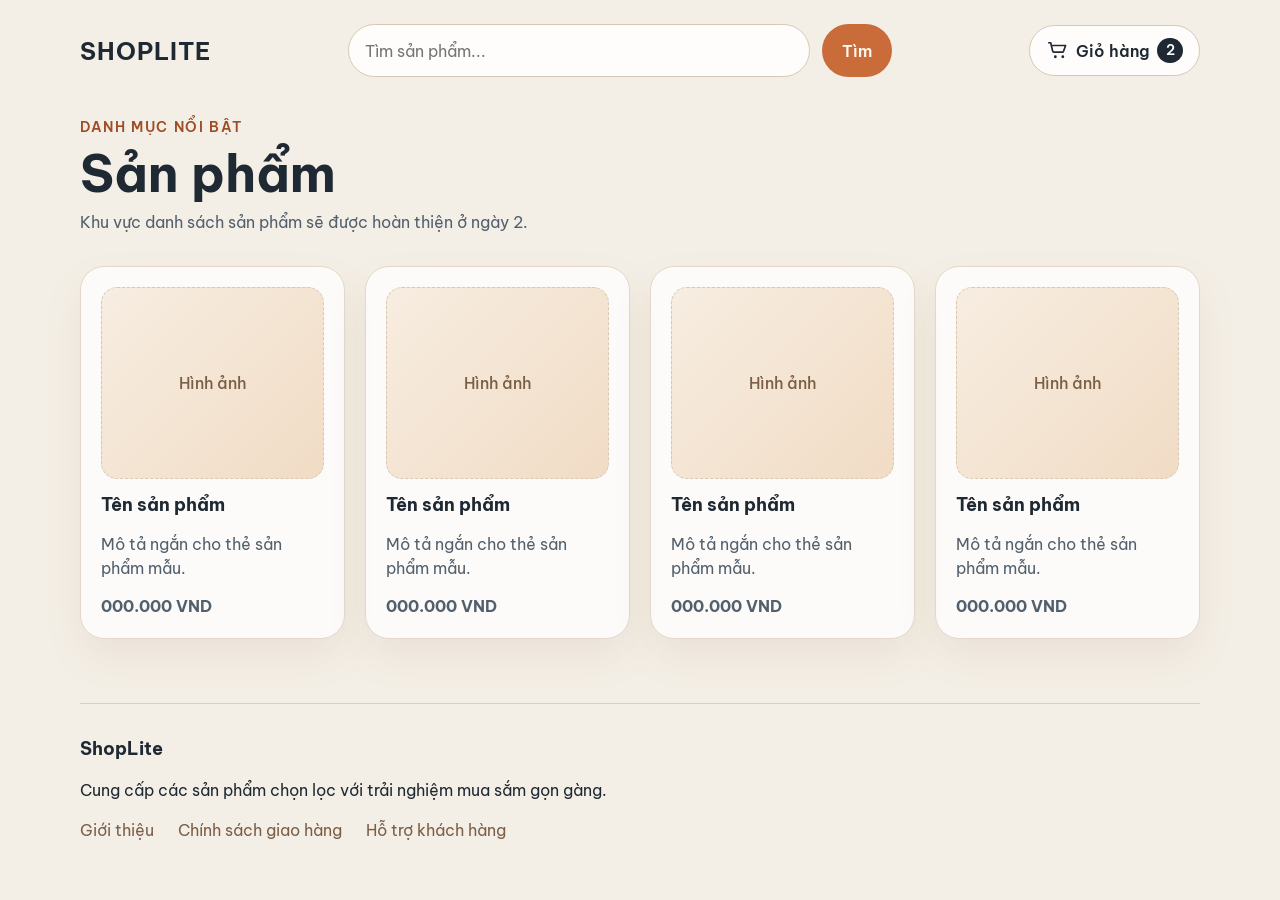
==== v1-html/index.html @ 11e5716e "v1 html" ====
<!DOCTYPE html>
<html lang="vi">
  <head>
    <meta charset="UTF-8">
    <meta name="viewport" content="width=device-width, initial-scale=1.0">
    <title>ShopLite | Danh sách sản phẩm</title>
    <link rel="stylesheet" href="./style.css">
  </head>
  <body>
    <header class="site-header">
      <a class="site-logo" href="./" aria-label="ShopLite trang chủ">ShopLite</a>

      <form class="search-form" role="search" action="#" method="get">
        <label class="visually-hidden" for="site-search">Tìm kiếm sản phẩm</label>
        <input
          id="site-search"
          name="q"
          type="search"
          placeholder="Tìm sản phẩm..."
          autocomplete="off"
        >
        <button type="button">Tìm</button>
      </form>

      <a class="cart-link" href="#" aria-label="Giỏ hàng có 2 sản phẩm">
        <svg
          class="cart-link__icon"
          viewBox="0 0 24 24"
          aria-hidden="true"
          focusable="false"
        >
          <path
            d="M3 4h2l2.2 9.2a1 1 0 0 0 1 .8h9.6a1 1 0 0 0 1-.8L21 7H7.2"
            fill="none"
            stroke="currentColor"
            stroke-linecap="round"
            stroke-linejoin="round"
            stroke-width="1.8"
          />
          <circle cx="10" cy="19" r="1.5" fill="currentColor" />
          <circle cx="18" cy="19" r="1.5" fill="currentColor" />
        </svg>
        <span>Giỏ hàng</span>
        <span class="cart-link__badge" aria-hidden="true">2</span>
      </a>
    </header>

    <main>
      <section class="product-section" aria-labelledby="product-heading">
        <header class="section-header">
          <p class="section-eyebrow">Danh mục nổi bật</p>
          <h1 id="product-heading">Sản phẩm</h1>
          <p class="section-description">
            Khu vực danh sách sản phẩm sẽ được hoàn thiện ở ngày 2.
          </p>
        </header>

        <section class="product-grid" aria-label="Danh sách sản phẩm xem trước">
          <article class="product-card">
            <p class="product-card__media" aria-hidden="true">Hình ảnh</p>
            <h2>Tên sản phẩm</h2>
            <p>Mô tả ngắn cho thẻ sản phẩm mẫu.</p>
            <p class="product-card__price">000.000 VND</p>
          </article>

          <article class="product-card">
            <p class="product-card__media" aria-hidden="true">Hình ảnh</p>
            <h2>Tên sản phẩm</h2>
            <p>Mô tả ngắn cho thẻ sản phẩm mẫu.</p>
            <p class="product-card__price">000.000 VND</p>
          </article>

          <article class="product-card">
            <p class="product-card__media" aria-hidden="true">Hình ảnh</p>
            <h2>Tên sản phẩm</h2>
            <p>Mô tả ngắn cho thẻ sản phẩm mẫu.</p>
            <p class="product-card__price">000.000 VND</p>
          </article>

          <article class="product-card">
            <p class="product-card__media" aria-hidden="true">Hình ảnh</p>
            <h2>Tên sản phẩm</h2>
            <p>Mô tả ngắn cho thẻ sản phẩm mẫu.</p>
            <p class="product-card__price">000.000 VND</p>
          </article>
        </section>
      </section>
    </main>

    <footer class="site-footer">
      <p class="site-footer__brand">ShopLite</p>
      <p>Cung cấp các sản phẩm chọn lọc với trải nghiệm mua sắm gọn gàng.</p>

      <nav aria-label="Liên kết cuối trang">
        <ul class="footer-links">
          <li><a href="#">Giới thiệu</a></li>
          <li><a href="#">Chính sách giao hàng</a></li>
          <li><a href="#">Hỗ trợ khách hàng</a></li>
        </ul>
      </nav>
    </footer>
  </body>
</html>
---- v1-html/style.css ----
@import url("https://fonts.googleapis.com/css2?family=Be+Vietnam+Pro:wght@400;500;600;700&display=swap");

*,
*::before,
*::after {
  box-sizing: border-box;
}

html,
body,
h1,
h2,
p,
ul {
  margin: 0;
}

body {
  min-height: 100vh;
  font-family: "Be Vietnam Pro", sans-serif;
  line-height: 1.5;
  background: #f4efe6;
  color: #1f2933;
}

img,
svg {
  display: block;
  max-width: 100%;
}

button,
input {
  font: inherit;
}

ul {
  padding: 0;
  list-style: none;
}

a {
  color: inherit;
  text-decoration: none;
}

button {
  cursor: pointer;
}

.visually-hidden {
  position: absolute;
  width: 1px;
  height: 1px;
  padding: 0;
  margin: -1px;
  overflow: hidden;
  clip: rect(0, 0, 0, 0);
  white-space: nowrap;
  border: 0;
}

.site-header,
main,
.site-footer {
  width: min(1120px, calc(100% - 2rem));
  margin-inline: auto;
}

.site-header {
  display: flex;
  align-items: center;
  justify-content: space-between;
  gap: 1rem;
  padding: 1.5rem 0;
}

.site-logo {
  font-size: 1.5rem;
  font-weight: 700;
  letter-spacing: 0.04em;
  text-transform: uppercase;
}

.search-form {
  flex: 1;
  display: flex;
  gap: 0.75rem;
  max-width: 34rem;
}

.search-form input {
  flex: 1;
  min-width: 0;
  padding: 0.85rem 1rem;
  border: 1px solid #d8c8b3;
  border-radius: 999px;
  background: rgba(255, 255, 255, 0.88);
}

.search-form button {
  padding: 0.85rem 1.25rem;
  border: 0;
  border-radius: 999px;
  background: #c96c3a;
  color: #fff8f1;
  font-weight: 600;
}

.cart-link {
  display: inline-flex;
  align-items: center;
  gap: 0.5rem;
  padding: 0.75rem 1rem;
  border: 1px solid #d8c8b3;
  border-radius: 999px;
  background: rgba(255, 255, 255, 0.88);
  font-weight: 600;
}

.cart-link__icon {
  width: 1.4rem;
  height: 1.4rem;
}

.cart-link__badge {
  display: inline-grid;
  place-items: center;
  min-width: 1.6rem;
  min-height: 1.6rem;
  padding: 0 0.35rem;
  border-radius: 999px;
  background: #1f2933;
  color: #fff;
  font-size: 0.85rem;
}

main {
  padding: 1rem 0 4rem;
}

.product-section {
  display: grid;
  gap: 2rem;
}

.section-header {
  display: grid;
  gap: 0.5rem;
}

.section-eyebrow {
  font-size: 0.85rem;
  font-weight: 600;
  letter-spacing: 0.12em;
  text-transform: uppercase;
  color: #9f4d24;
}

.section-header h1 {
  font-size: clamp(2rem, 4vw, 3.5rem);
  line-height: 1.1;
}

.section-description {
  max-width: 42rem;
  color: #52606d;
}

.product-grid {
  display: grid;
  grid-template-columns: repeat(auto-fit, minmax(220px, 1fr));
  gap: 1.25rem;
}

.product-card {
  display: grid;
  gap: 0.85rem;
  padding: 1.25rem;
  border: 1px solid #e3d8c9;
  border-radius: 1.5rem;
  background: rgba(255, 255, 255, 0.76);
  box-shadow: 0 18px 40px rgba(123, 79, 42, 0.08);
}

.product-card__media {
  display: grid;
  place-items: center;
  min-height: 12rem;
  border: 1px dashed #d8c8b3;
  border-radius: 1rem;
  background: linear-gradient(135deg, #f7ede1, #f1dcc5);
  color: #7b5e46;
  font-weight: 500;
}

.product-card h2 {
  font-size: 1.1rem;
}

.product-card p:not(.product-card__media) {
  color: #52606d;
}

.product-card__price {
  font-weight: 700;
  color: #1f2933;
}

.site-footer {
  display: grid;
  gap: 1rem;
  padding: 2rem 0 3rem;
  border-top: 1px solid #ddcfbd;
}

.site-footer__brand {
  font-size: 1.1rem;
  font-weight: 700;
}

.footer-links {
  display: flex;
  flex-wrap: wrap;
  gap: 1rem 1.5rem;
}

.footer-links a {
  color: #7b5e46;
}

@media (max-width: 720px) {
  .site-header {
    flex-direction: column;
    align-items: stretch;
  }

  .search-form {
    max-width: none;
  }

  .cart-link {
    justify-content: center;
  }
}
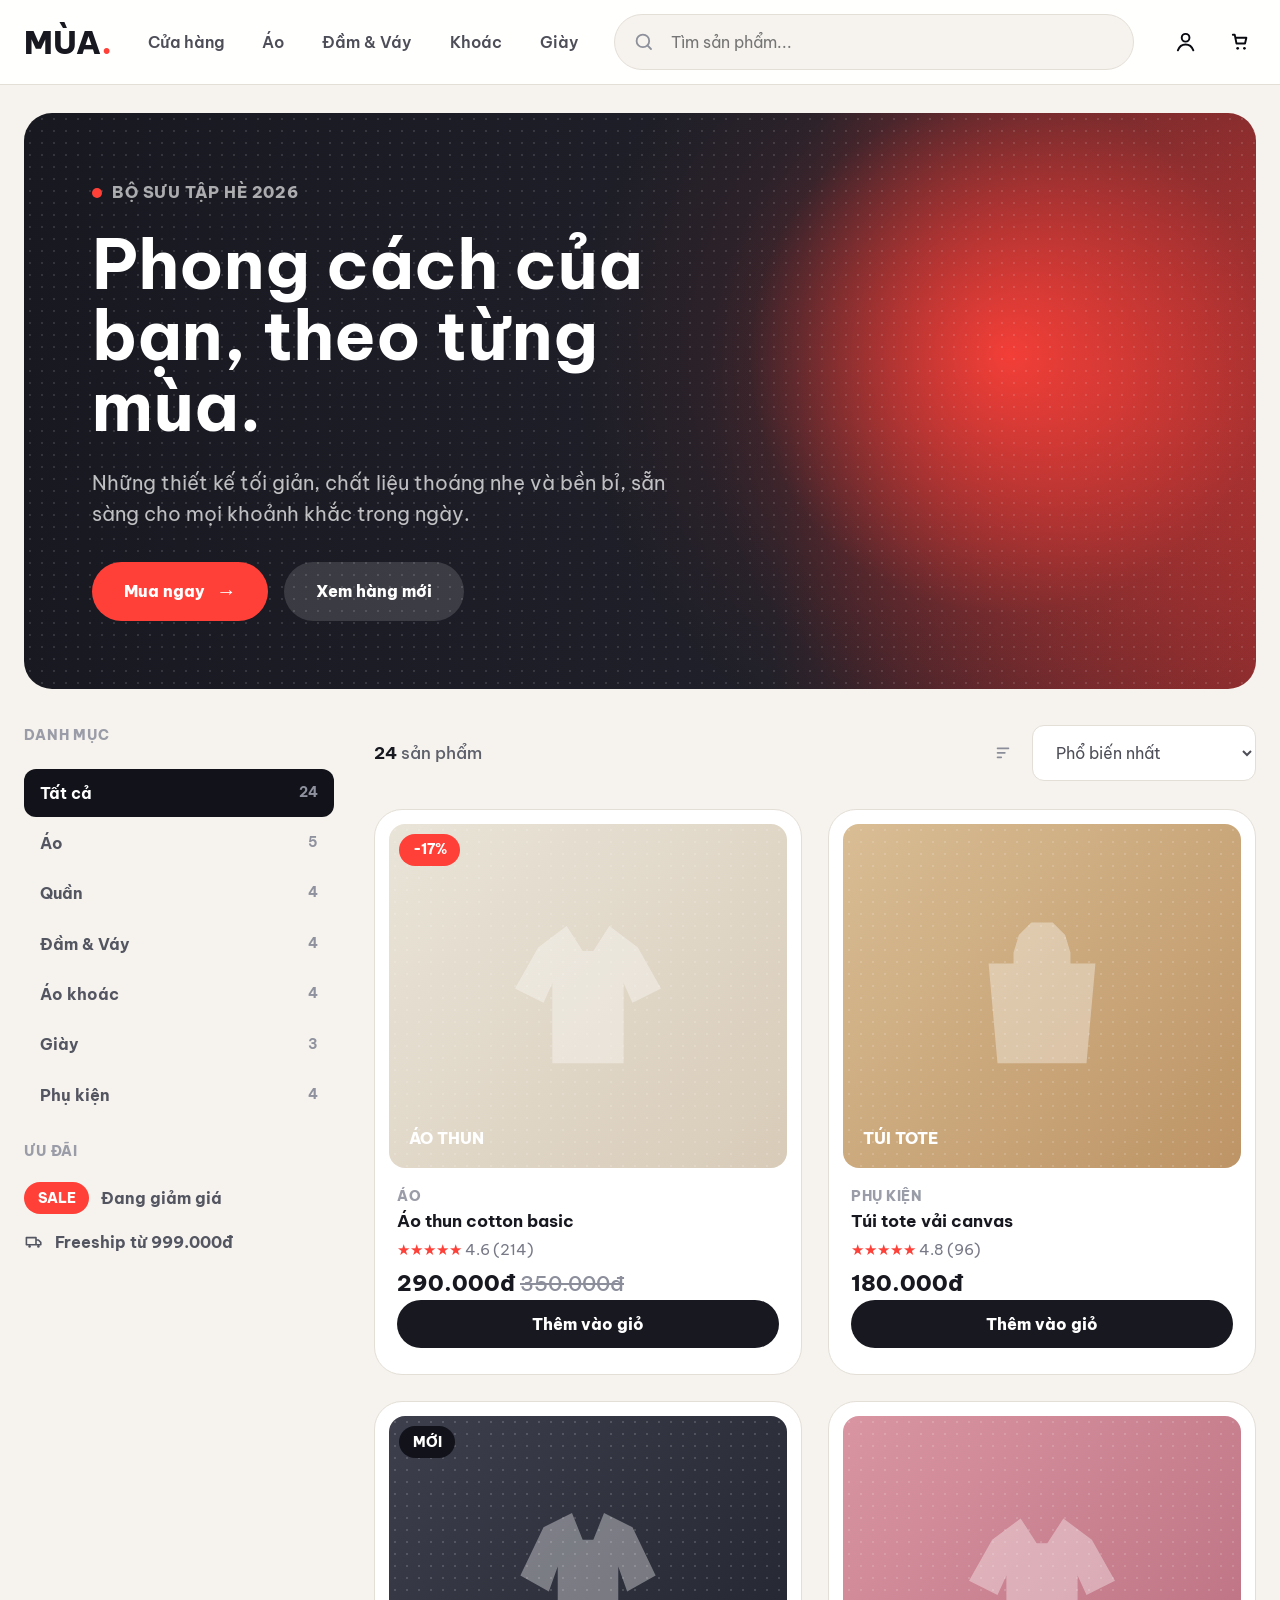
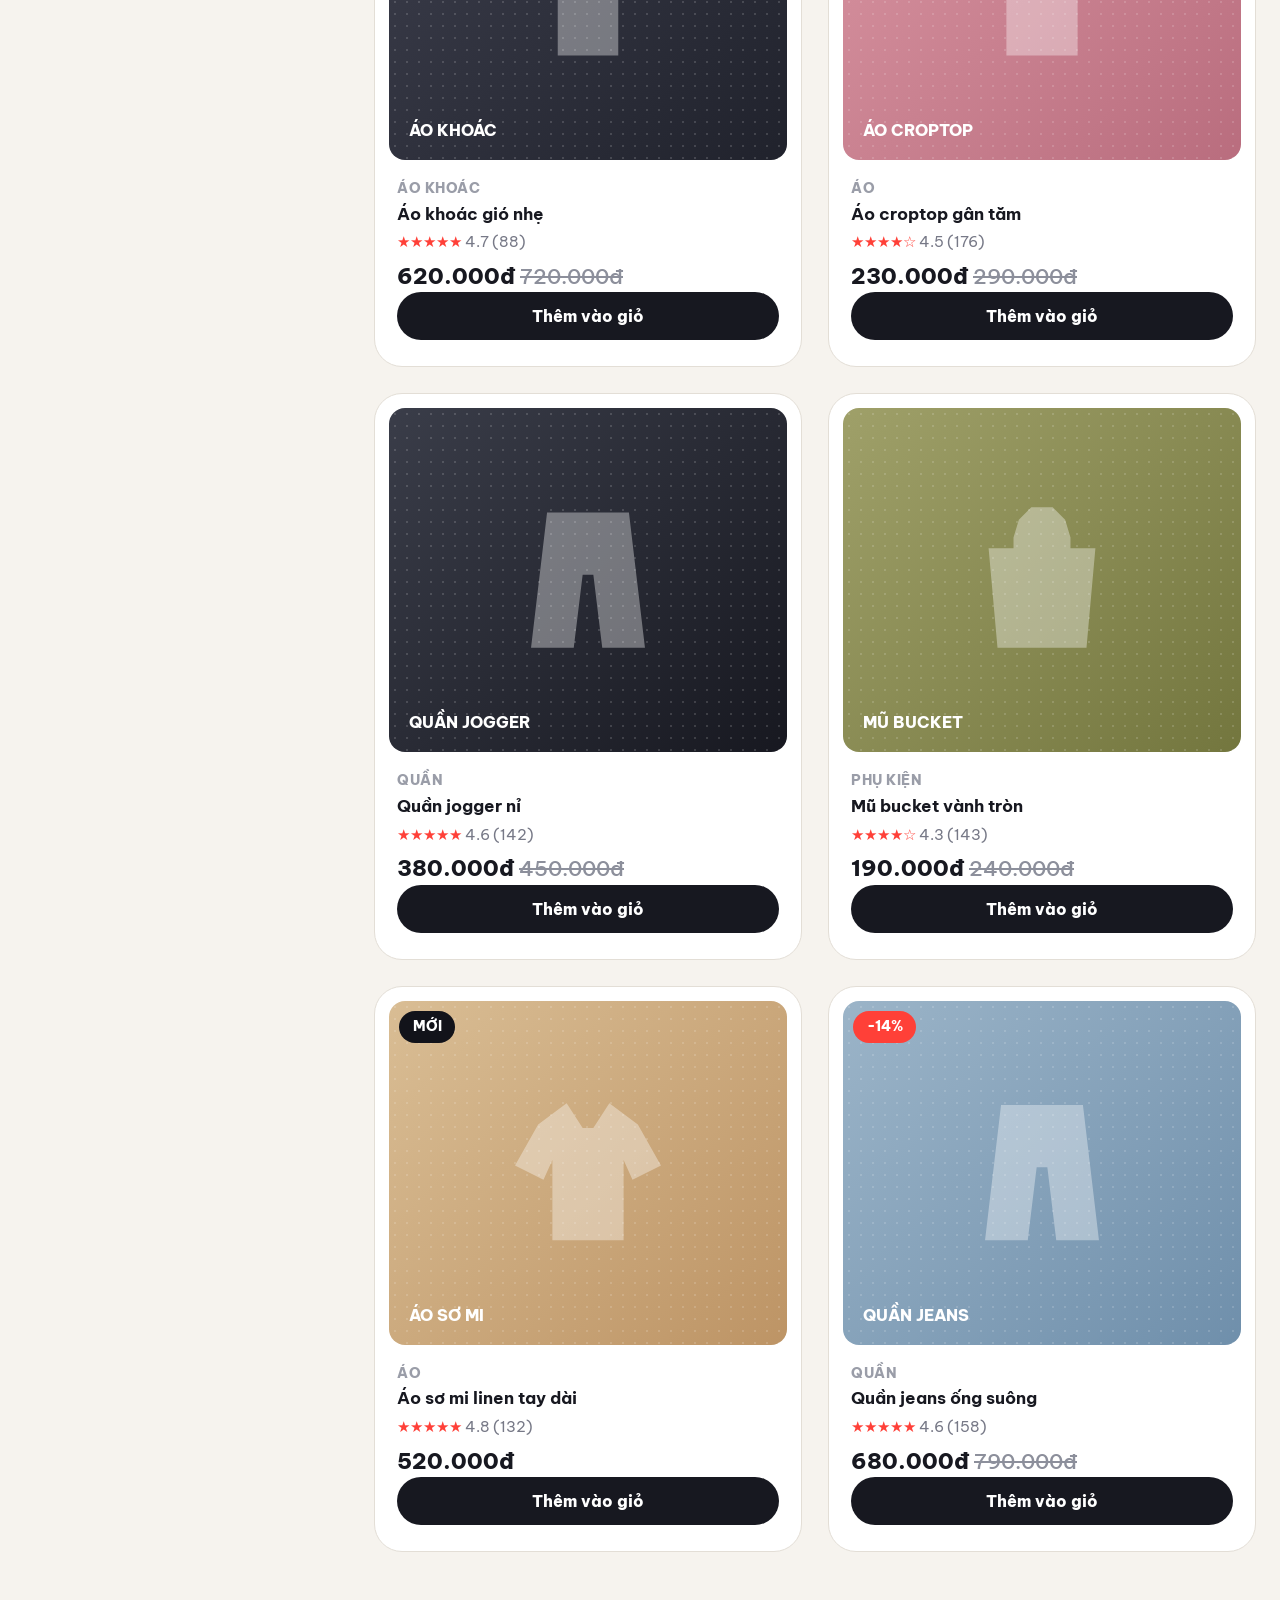
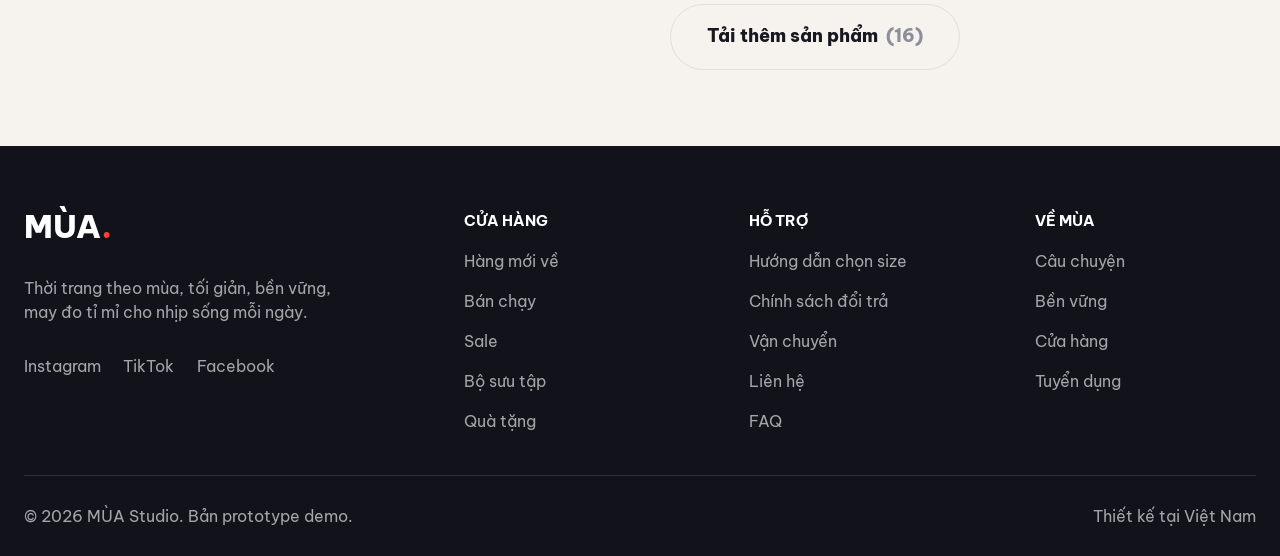
==== commit 80840c57: "v1 flex" ====
--- a/v1-html/index.html
+++ b/v1-html/index.html
@@ -3,101 +3,279 @@
   <head>
     <meta charset="UTF-8">
     <meta name="viewport" content="width=device-width, initial-scale=1.0">
-    <title>ShopLite | Danh sách sản phẩm</title>
+    <title>MÙA | Cửa hàng thời trang</title>
     <link rel="stylesheet" href="./style.css">
   </head>
   <body>
     <header class="site-header">
-      <a class="site-logo" href="./" aria-label="ShopLite trang chủ">ShopLite</a>
-
-      <form class="search-form" role="search" action="#" method="get">
-        <label class="visually-hidden" for="site-search">Tìm kiếm sản phẩm</label>
-        <input
-          id="site-search"
-          name="q"
-          type="search"
-          placeholder="Tìm sản phẩm..."
-          autocomplete="off"
-        >
-        <button type="button">Tìm</button>
-      </form>
-
-      <a class="cart-link" href="#" aria-label="Giỏ hàng có 2 sản phẩm">
-        <svg
-          class="cart-link__icon"
-          viewBox="0 0 24 24"
-          aria-hidden="true"
-          focusable="false"
-        >
-          <path
-            d="M3 4h2l2.2 9.2a1 1 0 0 0 1 .8h9.6a1 1 0 0 0 1-.8L21 7H7.2"
-            fill="none"
-            stroke="currentColor"
-            stroke-linecap="round"
-            stroke-linejoin="round"
-            stroke-width="1.8"
-          />
-          <circle cx="10" cy="19" r="1.5" fill="currentColor" />
-          <circle cx="18" cy="19" r="1.5" fill="currentColor" />
-        </svg>
-        <span>Giỏ hàng</span>
-        <span class="cart-link__badge" aria-hidden="true">2</span>
-      </a>
+      <div class="header-inner">
+        <a class="site-logo" href="./index.html" aria-label="MÙA trang chủ">MÙA<span>.</span></a>
+
+        <nav class="main-nav" aria-label="Danh mục chính">
+          <a href="./index.html">Cửa hàng</a>
+          <a href="#products">Áo</a>
+          <a href="#products">Đầm & Váy</a>
+          <a href="#products">Khoác</a>
+          <a href="#products">Giày</a>
+        </nav>
+
+        <form class="search-form" role="search" action="#" method="get">
+          <label class="visually-hidden" for="site-search">Tìm kiếm sản phẩm</label>
+          <svg viewBox="0 0 24 24" aria-hidden="true" focusable="false">
+            <circle cx="11" cy="11" r="7" fill="none" stroke="currentColor" stroke-width="2" />
+            <path d="m16 16 4 4" fill="none" stroke="currentColor" stroke-linecap="round" stroke-width="2" />
+          </svg>
+          <input
+            id="site-search"
+            name="q"
+            type="search"
+            placeholder="Tìm sản phẩm..."
+            autocomplete="off"
+          >
+        </form>
+
+        <div class="header-actions" aria-label="Tài khoản và giỏ hàng">
+          <a class="icon-link" href="#" aria-label="Tài khoản">
+            <svg viewBox="0 0 24 24" aria-hidden="true" focusable="false">
+              <circle cx="12" cy="8" r="4" fill="none" stroke="currentColor" stroke-width="2" />
+              <path d="M4 21c1.6-4.2 4.2-6 8-6s6.4 1.8 8 6" fill="none" stroke="currentColor" stroke-linecap="round" stroke-width="2" />
+            </svg>
+          </a>
+          <a class="icon-link" href="#" aria-label="Giỏ hàng">
+            <svg viewBox="0 0 24 24" aria-hidden="true" focusable="false">
+              <path d="M5 5h2l1.8 9h8.8l1.4-6H8" fill="none" stroke="currentColor" stroke-linecap="round" stroke-linejoin="round" stroke-width="2" />
+              <circle cx="10" cy="19" r="1.4" fill="currentColor" />
+              <circle cx="17" cy="19" r="1.4" fill="currentColor" />
+            </svg>
+          </a>
+        </div>
+      </div>
     </header>
 
     <main>
-      <section class="product-section" aria-labelledby="product-heading">
-        <header class="section-header">
-          <p class="section-eyebrow">Danh mục nổi bật</p>
-          <h1 id="product-heading">Sản phẩm</h1>
-          <p class="section-description">
-            Khu vực danh sách sản phẩm sẽ được hoàn thiện ở ngày 2.
+      <section class="hero" aria-labelledby="hero-heading">
+        <div class="hero-content">
+          <p class="hero-kicker"><span></span>Bộ sưu tập hè 2026</p>
+          <h1 id="hero-heading">Phong cách của bạn, theo từng mùa.</h1>
+          <p>
+            Những thiết kế tối giản, chất liệu thoáng nhẹ và bền bỉ, sẵn sàng cho mọi
+            khoảnh khắc trong ngày.
           </p>
-        </header>
-
-        <section class="product-grid" aria-label="Danh sách sản phẩm xem trước">
-          <article class="product-card">
-            <p class="product-card__media" aria-hidden="true">Hình ảnh</p>
-            <h2>Tên sản phẩm</h2>
-            <p>Mô tả ngắn cho thẻ sản phẩm mẫu.</p>
-            <p class="product-card__price">000.000 VND</p>
-          </article>
-
-          <article class="product-card">
-            <p class="product-card__media" aria-hidden="true">Hình ảnh</p>
-            <h2>Tên sản phẩm</h2>
-            <p>Mô tả ngắn cho thẻ sản phẩm mẫu.</p>
-            <p class="product-card__price">000.000 VND</p>
-          </article>
-
-          <article class="product-card">
-            <p class="product-card__media" aria-hidden="true">Hình ảnh</p>
-            <h2>Tên sản phẩm</h2>
-            <p>Mô tả ngắn cho thẻ sản phẩm mẫu.</p>
-            <p class="product-card__price">000.000 VND</p>
-          </article>
-
-          <article class="product-card">
-            <p class="product-card__media" aria-hidden="true">Hình ảnh</p>
-            <h2>Tên sản phẩm</h2>
-            <p>Mô tả ngắn cho thẻ sản phẩm mẫu.</p>
-            <p class="product-card__price">000.000 VND</p>
-          </article>
-        </section>
+          <div class="hero-actions">
+            <a class="button button-primary" href="#products">Mua ngay</a>
+            <a class="button button-muted" href="#products">Xem hàng mới</a>
+          </div>
+        </div>
+      </section>
+
+      <section class="shop-layout" id="products" aria-labelledby="product-heading">
+        <aside class="shop-sidebar" aria-label="Bộ lọc sản phẩm">
+          <h2>Danh mục</h2>
+          <ul class="category-list">
+            <li><a class="is-active" href="#products"><span>Tất cả</span><strong>24</strong></a></li>
+            <li><a href="#products"><span>Áo</span><strong>5</strong></a></li>
+            <li><a href="#products"><span>Quần</span><strong>4</strong></a></li>
+            <li><a href="#products"><span>Đầm & Váy</span><strong>4</strong></a></li>
+            <li><a href="#products"><span>Áo khoác</span><strong>4</strong></a></li>
+            <li><a href="#products"><span>Giày</span><strong>3</strong></a></li>
+            <li><a href="#products"><span>Phụ kiện</span><strong>4</strong></a></li>
+          </ul>
+
+          <h2>Ưu đãi</h2>
+          <ul class="promo-list">
+            <li><span class="sale-pill">Sale</span>Đang giảm giá</li>
+            <li>
+              <svg viewBox="0 0 24 24" aria-hidden="true" focusable="false">
+                <path d="M3 7h12v9H3zM15 10h3l3 3v3h-6z" fill="none" stroke="currentColor" stroke-linejoin="round" stroke-width="2" />
+                <circle cx="7" cy="18" r="1.6" fill="currentColor" />
+                <circle cx="18" cy="18" r="1.6" fill="currentColor" />
+              </svg>
+              Freeship từ 999.000đ
+            </li>
+          </ul>
+        </aside>
+
+        <div class="product-area">
+          <div class="product-toolbar">
+            <h2 id="product-heading"><strong>24</strong> sản phẩm</h2>
+            <div class="sort-control">
+              <svg viewBox="0 0 24 24" aria-hidden="true" focusable="false">
+                <path d="M4 7h12M4 12h8M4 17h4" fill="none" stroke="currentColor" stroke-linecap="round" stroke-width="2" />
+              </svg>
+              <select aria-label="Sắp xếp sản phẩm">
+                <option>Phổ biến nhất</option>
+                <option>Hàng mới về</option>
+                <option>Giá thấp đến cao</option>
+              </select>
+            </div>
+          </div>
+
+          <section class="product-grid" aria-label="Danh sách sản phẩm">
+            <article class="product-card product-card--cream">
+              <a class="product-card__media" href="./product.html" aria-label="Xem chi tiết Áo thun cotton basic">
+                <span class="badge">-17%</span>
+                <span class="product-icon product-icon--shirt"></span>
+                <strong>Áo thun</strong>
+              </a>
+              <div class="product-card__body">
+                <p class="product-card__category">Áo</p>
+                <h3><a href="./product.html">Áo thun cotton basic</a></h3>
+                <p class="rating" aria-label="Đánh giá 4.6 trên 5">★★★★★ <span>4.6 (214)</span></p>
+                <p class="product-card__price">290.000đ <del>350.000đ</del></p>
+                <button class="product-card__button" type="button">Thêm vào giỏ</button>
+              </div>
+            </article>
+
+            <article class="product-card product-card--gold">
+              <a class="product-card__media" href="./product.html" aria-label="Xem chi tiết Túi tote vải canvas">
+                <span class="product-icon product-icon--bag"></span>
+                <strong>Túi tote</strong>
+              </a>
+              <div class="product-card__body">
+                <p class="product-card__category">Phụ kiện</p>
+                <h3><a href="./product.html">Túi tote vải canvas</a></h3>
+                <p class="rating" aria-label="Đánh giá 4.8 trên 5">★★★★★ <span>4.8 (96)</span></p>
+                <p class="product-card__price">180.000đ</p>
+                <button class="product-card__button" type="button">Thêm vào giỏ</button>
+              </div>
+            </article>
+
+            <article class="product-card product-card--charcoal">
+              <a class="product-card__media" href="./product.html" aria-label="Xem chi tiết Áo khoác gió nhẹ">
+                <span class="badge badge-dark">Mới</span>
+                <span class="product-icon product-icon--jacket"></span>
+                <strong>Áo khoác</strong>
+              </a>
+              <div class="product-card__body">
+                <p class="product-card__category">Áo khoác</p>
+                <h3><a href="./product.html">Áo khoác gió nhẹ</a></h3>
+                <p class="rating" aria-label="Đánh giá 4.7 trên 5">★★★★★ <span>4.7 (88)</span></p>
+                <p class="product-card__price">620.000đ <del>720.000đ</del></p>
+                <button class="product-card__button" type="button">Thêm vào giỏ</button>
+              </div>
+            </article>
+
+            <article class="product-card product-card--rose">
+              <a class="product-card__media" href="./product.html" aria-label="Xem chi tiết Áo croptop gân tăm">
+                <span class="product-icon product-icon--shirt"></span>
+                <strong>Áo croptop</strong>
+              </a>
+              <div class="product-card__body">
+                <p class="product-card__category">Áo</p>
+                <h3><a href="./product.html">Áo croptop gân tăm</a></h3>
+                <p class="rating" aria-label="Đánh giá 4.5 trên 5">★★★★☆ <span>4.5 (176)</span></p>
+                <p class="product-card__price">230.000đ <del>290.000đ</del></p>
+                <button class="product-card__button" type="button">Thêm vào giỏ</button>
+              </div>
+            </article>
+
+            <article class="product-card product-card--ink">
+              <a class="product-card__media" href="./product.html" aria-label="Xem chi tiết Quần jogger nỉ">
+                <span class="product-icon product-icon--pants"></span>
+                <strong>Quần jogger</strong>
+              </a>
+              <div class="product-card__body">
+                <p class="product-card__category">Quần</p>
+                <h3><a href="./product.html">Quần jogger nỉ</a></h3>
+                <p class="rating" aria-label="Đánh giá 4.6 trên 5">★★★★★ <span>4.6 (142)</span></p>
+                <p class="product-card__price">380.000đ <del>450.000đ</del></p>
+                <button class="product-card__button" type="button">Thêm vào giỏ</button>
+              </div>
+            </article>
+
+            <article class="product-card product-card--olive">
+              <a class="product-card__media" href="./product.html" aria-label="Xem chi tiết Mũ bucket vành tròn">
+                <span class="product-icon product-icon--bag"></span>
+                <strong>Mũ bucket</strong>
+              </a>
+              <div class="product-card__body">
+                <p class="product-card__category">Phụ kiện</p>
+                <h3><a href="./product.html">Mũ bucket vành tròn</a></h3>
+                <p class="rating" aria-label="Đánh giá 4.3 trên 5">★★★★☆ <span>4.3 (143)</span></p>
+                <p class="product-card__price">190.000đ <del>240.000đ</del></p>
+                <button class="product-card__button" type="button">Thêm vào giỏ</button>
+              </div>
+            </article>
+
+            <article class="product-card product-card--gold">
+              <a class="product-card__media" href="./product.html" aria-label="Xem chi tiết Áo sơ mi linen tay dài">
+                <span class="badge badge-dark">Mới</span>
+                <span class="product-icon product-icon--shirt"></span>
+                <strong>Áo sơ mi</strong>
+              </a>
+              <div class="product-card__body">
+                <p class="product-card__category">Áo</p>
+                <h3><a href="./product.html">Áo sơ mi linen tay dài</a></h3>
+                <p class="rating" aria-label="Đánh giá 4.8 trên 5">★★★★★ <span>4.8 (132)</span></p>
+                <p class="product-card__price">520.000đ</p>
+                <button class="product-card__button" type="button">Thêm vào giỏ</button>
+              </div>
+            </article>
+
+            <article class="product-card product-card--sky">
+              <a class="product-card__media" href="./product.html" aria-label="Xem chi tiết Quần jeans ống suông">
+                <span class="badge">-14%</span>
+                <span class="product-icon product-icon--pants"></span>
+                <strong>Quần jeans</strong>
+              </a>
+              <div class="product-card__body">
+                <p class="product-card__category">Quần</p>
+                <h3><a href="./product.html">Quần jeans ống suông</a></h3>
+                <p class="rating" aria-label="Đánh giá 4.6 trên 5">★★★★★ <span>4.6 (158)</span></p>
+                <p class="product-card__price">680.000đ <del>790.000đ</del></p>
+                <button class="product-card__button" type="button">Thêm vào giỏ</button>
+              </div>
+            </article>
+          </section>
+
+          <button class="load-more" type="button">Tải thêm sản phẩm <span>(16)</span></button>
+        </div>
       </section>
     </main>
 
     <footer class="site-footer">
-      <p class="site-footer__brand">ShopLite</p>
-      <p>Cung cấp các sản phẩm chọn lọc với trải nghiệm mua sắm gọn gàng.</p>
-
-      <nav aria-label="Liên kết cuối trang">
-        <ul class="footer-links">
-          <li><a href="#">Giới thiệu</a></li>
-          <li><a href="#">Chính sách giao hàng</a></li>
-          <li><a href="#">Hỗ trợ khách hàng</a></li>
-        </ul>
-      </nav>
+      <div class="footer-grid">
+        <div>
+          <a class="site-logo site-logo--footer" href="./index.html">MÙA<span>.</span></a>
+          <p>Thời trang theo mùa, tối giản, bền vững, may đo tỉ mỉ cho nhịp sống mỗi ngày.</p>
+          <div class="social-links">
+            <a href="#">Instagram</a>
+            <a href="#">TikTok</a>
+            <a href="#">Facebook</a>
+          </div>
+        </div>
+
+        <nav aria-label="Cửa hàng">
+          <h2>Cửa hàng</h2>
+          <a href="#">Hàng mới về</a>
+          <a href="#">Bán chạy</a>
+          <a href="#">Sale</a>
+          <a href="#">Bộ sưu tập</a>
+          <a href="#">Quà tặng</a>
+        </nav>
+
+        <nav aria-label="Hỗ trợ">
+          <h2>Hỗ trợ</h2>
+          <a href="#">Hướng dẫn chọn size</a>
+          <a href="#">Chính sách đổi trả</a>
+          <a href="#">Vận chuyển</a>
+          <a href="#">Liên hệ</a>
+          <a href="#">FAQ</a>
+        </nav>
+
+        <nav aria-label="Về MÙA">
+          <h2>Về MÙA</h2>
+          <a href="#">Câu chuyện</a>
+          <a href="#">Bền vững</a>
+          <a href="#">Cửa hàng</a>
+          <a href="#">Tuyển dụng</a>
+        </nav>
+      </div>
+
+      <div class="footer-bottom">
+        <p>© 2026 MÙA Studio. Bản prototype demo.</p>
+        <p>Thiết kế tại Việt Nam</p>
+      </div>
     </footer>
   </body>
 </html>
--- a/v1-html/style.css
+++ b/v1-html/style.css
@@ -1,4 +1,16 @@
-@import url("https://fonts.googleapis.com/css2?family=Be+Vietnam+Pro:wght@400;500;600;700&display=swap");
+@import url("https://fonts.googleapis.com/css2?family=Be+Vietnam+Pro:wght@400;500;600;700;800&display=swap");
+
+:root {
+  --bg: #f6f3ee;
+  --surface: #ffffff;
+  --surface-soft: #f1eee8;
+  --ink: #171820;
+  --muted: #777987;
+  --line: #e3ded6;
+  --red: #ff4038;
+  --green: #118246;
+  --footer: #12131a;
+}
 
 *,
 *::before,
@@ -6,10 +18,15 @@
   box-sizing: border-box;
 }
 
+html {
+  scroll-behavior: smooth;
+}
+
 html,
 body,
 h1,
 h2,
+h3,
 p,
 ul {
   margin: 0;
@@ -19,33 +36,34 @@
   min-height: 100vh;
   font-family: "Be Vietnam Pro", sans-serif;
   line-height: 1.5;
-  background: #f4efe6;
-  color: #1f2933;
-}
-
-img,
+  background: var(--bg);
+  color: var(--ink);
+}
+
+button,
+input,
+select {
+  font: inherit;
+}
+
+button,
+select {
+  cursor: pointer;
+}
+
+ul {
+  padding: 0;
+  list-style: none;
+}
+
+a {
+  color: inherit;
+  text-decoration: none;
+}
+
 svg {
   display: block;
   max-width: 100%;
-}
-
-button,
-input {
-  font: inherit;
-}
-
-ul {
-  padding: 0;
-  list-style: none;
-}
-
-a {
-  color: inherit;
-  text-decoration: none;
-}
-
-button {
-  cursor: pointer;
 }
 
 .visually-hidden {
@@ -60,186 +78,940 @@
   border: 0;
 }
 
-.site-header,
+.site-header {
+  position: sticky;
+  top: 0;
+  z-index: 20;
+  border-bottom: 1px solid var(--line);
+  background: rgba(255, 255, 255, 0.94);
+  backdrop-filter: blur(14px);
+}
+
+.header-inner,
 main,
-.site-footer {
-  width: min(1120px, calc(100% - 2rem));
+.footer-grid,
+.footer-bottom {
+  width: min(1536px, calc(100% - 3rem));
   margin-inline: auto;
 }
 
-.site-header {
+.header-inner {
+  display: grid;
+  grid-template-columns: auto auto minmax(260px, 520px) auto;
+  align-items: center;
+  gap: 2rem;
+  min-height: 84px;
+}
+
+.site-logo {
+  color: var(--ink);
+  font-size: 2rem;
+  font-weight: 800;
+  line-height: 1;
+  letter-spacing: 0;
+}
+
+.site-logo span {
+  color: var(--red);
+}
+
+.main-nav {
+  display: flex;
+  align-items: center;
+  gap: 2.4rem;
+  color: #4d4e58;
+  font-weight: 600;
+  white-space: nowrap;
+}
+
+.main-nav a:hover,
+.main-nav a:focus-visible {
+  color: var(--red);
+}
+
+.search-form {
+  display: flex;
+  align-items: center;
+  gap: 0.9rem;
+  min-height: 56px;
+  padding: 0 1.15rem;
+  border: 1px solid var(--line);
+  border-radius: 999px;
+  background: var(--bg);
+  color: #8d909b;
+}
+
+.search-form svg {
+  width: 1.35rem;
+  height: 1.35rem;
+  flex: 0 0 auto;
+}
+
+.search-form input {
+  width: 100%;
+  min-width: 0;
+  border: 0;
+  outline: 0;
+  background: transparent;
+  color: var(--ink);
+}
+
+.header-actions {
+  display: flex;
+  justify-content: flex-end;
+  gap: 1.4rem;
+}
+
+.icon-link {
+  display: grid;
+  place-items: center;
+  width: 2rem;
+  height: 2rem;
+  color: #080a10;
+}
+
+.icon-link svg {
+  width: 1.45rem;
+  height: 1.45rem;
+}
+
+main {
+  padding: 28px 0 76px;
+}
+
+.hero {
+  --hero-glow: radial-gradient(circle at 80% 42%, rgba(255, 64, 56, 0.9), rgba(255, 64, 56, 0.08) 25%, transparent 42%);
+  min-height: 568px;
+  padding: 68px;
+  border-radius: 28px;
+  background:
+    radial-gradient(circle, rgba(255, 255, 255, 0.12) 1px, transparent 1.2px) 0 0 / 12px 12px,
+    var(--hero-glow),
+    radial-gradient(circle at 88% 48%, rgba(255, 64, 56, 0.42), transparent 36%),
+    linear-gradient(95deg, #171820 0%, #1f2029 62%, #842b2d 100%);
+  color: #fff;
+  overflow: hidden;
+}
+
+.hero-content {
+  max-width: 590px;
+}
+
+.hero-kicker {
+  display: flex;
+  align-items: center;
+  gap: 0.6rem;
+  color: rgba(255, 255, 255, 0.64);
+  font-size: 0.98rem;
+  font-weight: 800;
+  letter-spacing: 0.04em;
+  text-transform: uppercase;
+}
+
+.hero-kicker span {
+  width: 0.65rem;
+  height: 0.65rem;
+  border-radius: 999px;
+  background: var(--red);
+}
+
+.hero h1 {
+  max-width: 560px;
+  margin-top: 1.5rem;
+  font-size: 4.25rem;
+  line-height: 1.05;
+  letter-spacing: 0;
+}
+
+.hero p:not(.hero-kicker) {
+  margin-top: 1.6rem;
+  color: rgba(255, 255, 255, 0.72);
+  font-size: 1.28rem;
+}
+
+.hero-actions {
+  display: flex;
+  flex-wrap: wrap;
+  gap: 1rem;
+  margin-top: 2rem;
+}
+
+.button {
+  display: inline-flex;
+  align-items: center;
+  justify-content: center;
+  gap: 0.7rem;
+  min-height: 58px;
+  padding: 0.9rem 2rem;
+  border: 0;
+  border-radius: 999px;
+  font-weight: 800;
+}
+
+.button-primary {
+  background: var(--red);
+  color: #fff;
+}
+
+.button-primary::after {
+  content: "→";
+  font-size: 1.25rem;
+}
+
+.button-muted {
+  background: rgba(255, 255, 255, 0.14);
+  color: #fff;
+}
+
+.shop-layout {
+  display: grid;
+  grid-template-columns: 310px minmax(0, 1fr);
+  gap: 40px;
+  margin-top: 36px;
+}
+
+.shop-sidebar {
+  position: sticky;
+  top: 112px;
+  align-self: start;
+  display: grid;
+  gap: 1.4rem;
+}
+
+.shop-sidebar h2 {
+  color: #9a9da8;
+  font-size: 0.9rem;
+  font-weight: 800;
+  letter-spacing: 0.06em;
+  text-transform: uppercase;
+}
+
+.category-list {
+  display: grid;
+  gap: 0.15rem;
+}
+
+.category-list a {
+  display: flex;
+  align-items: center;
+  justify-content: space-between;
+  min-height: 48px;
+  padding: 0 1rem;
+  border-radius: 12px;
+  color: #535561;
+  font-weight: 700;
+}
+
+.category-list a.is-active {
+  background: #12131a;
+  color: #fff;
+}
+
+.category-list strong {
+  color: #8f929e;
+  font-size: 0.9rem;
+}
+
+.promo-list {
+  display: grid;
+  gap: 1rem;
+  margin-top: -0.2rem;
+  color: #535561;
+  font-weight: 700;
+}
+
+.promo-list li {
+  display: flex;
+  align-items: center;
+  gap: 0.75rem;
+}
+
+.promo-list svg {
+  width: 1.2rem;
+  height: 1.2rem;
+}
+
+.sale-pill,
+.badge {
+  display: inline-flex;
+  align-items: center;
+  justify-content: center;
+  min-height: 32px;
+  padding: 0 0.85rem;
+  border-radius: 999px;
+  background: var(--red);
+  color: #fff;
+  font-size: 0.86rem;
+  font-weight: 800;
+  text-transform: uppercase;
+}
+
+.product-toolbar {
   display: flex;
   align-items: center;
   justify-content: space-between;
   gap: 1rem;
-  padding: 1.5rem 0;
-}
-
-.site-logo {
-  font-size: 1.5rem;
-  font-weight: 700;
+  margin-bottom: 28px;
+}
+
+.product-toolbar h2 {
+  color: #5e606b;
+  font-size: 1.05rem;
+  font-weight: 500;
+}
+
+.product-toolbar strong {
+  color: var(--ink);
+}
+
+.sort-control {
+  display: flex;
+  align-items: center;
+  gap: 1rem;
+  color: #8b8e99;
+}
+
+.sort-control svg {
+  width: 1.35rem;
+  height: 1.35rem;
+}
+
+.sort-control select {
+  min-height: 56px;
+  padding: 0 3rem 0 1.2rem;
+  border: 1px solid var(--line);
+  border-radius: 12px;
+  background: var(--surface);
+  color: #4d4e58;
+}
+
+.product-grid {
+  display: grid;
+  grid-template-columns: repeat(auto-fill, minmax(280px, 1fr));
+  gap: 26px;
+}
+
+.product-card {
+  display: flex;
+  flex-direction: column;
+  height: 100%;
+  min-width: 0;
+  border: 1px solid var(--line);
+  border-radius: 28px;
+  background: var(--surface);
+  overflow: hidden;
+}
+
+.product-card__media {
+  position: relative;
+  display: grid;
+  place-items: center;
+  min-height: 344px;
+  margin: 14px;
+  border-radius: 16px;
+  background:
+    radial-gradient(circle, rgba(255, 255, 255, 0.15) 1px, transparent 1.2px) 0 0 / 12px 12px,
+    linear-gradient(135deg, var(--card-a), var(--card-b));
+  color: rgba(255, 255, 255, 0.72);
+}
+
+.product-card__media .badge {
+  position: absolute;
+  top: 10px;
+  left: 10px;
+  z-index: 1;
+}
+
+.badge-dark {
+  background: #12131a;
+}
+
+.product-card__media strong {
+  position: absolute;
+  left: 20px;
+  bottom: 18px;
+  color: #fff;
+  font-weight: 800;
+  text-transform: uppercase;
+}
+
+.product-card__body {
+  display: flex;
+  flex: 1;
+  flex-direction: column;
+  padding: 4px 22px 26px;
+}
+
+.product-card__category,
+.product-detail__category {
+  color: #9a9da8;
+  font-size: 0.86rem;
+  font-weight: 800;
   letter-spacing: 0.04em;
   text-transform: uppercase;
 }
 
-.search-form {
-  flex: 1;
-  display: flex;
-  gap: 0.75rem;
-  max-width: 34rem;
-}
-
-.search-form input {
-  flex: 1;
-  min-width: 0;
-  padding: 0.85rem 1rem;
-  border: 1px solid #d8c8b3;
-  border-radius: 999px;
-  background: rgba(255, 255, 255, 0.88);
-}
-
-.search-form button {
-  padding: 0.85rem 1.25rem;
+.product-card h3 {
+  margin-top: 0.25rem;
+  font-size: 1.08rem;
+  line-height: 1.35;
+}
+
+.rating {
+  margin-top: 0.35rem;
+  color: var(--red);
+  font-size: 0.95rem;
+  letter-spacing: 0;
+}
+
+.rating span {
+  color: #777987;
+}
+
+.product-card__price {
+  margin-top: 0.35rem;
+  color: var(--ink);
+  font-size: 1.35rem;
+  font-weight: 800;
+}
+
+.product-card__button {
+  min-height: 48px;
+  margin-top: auto;
   border: 0;
   border-radius: 999px;
-  background: #c96c3a;
-  color: #fff8f1;
-  font-weight: 600;
-}
-
-.cart-link {
-  display: inline-flex;
-  align-items: center;
-  gap: 0.5rem;
-  padding: 0.75rem 1rem;
-  border: 1px solid #d8c8b3;
+  background: var(--ink);
+  color: #fff;
+  font-weight: 800;
+}
+
+.product-card__button:hover,
+.product-card__button:focus-visible {
+  background: var(--red);
+}
+
+del {
+  color: #8c8f9b;
+  font-size: 0.95em;
+  font-weight: 500;
+}
+
+.load-more {
+  display: flex;
+  align-items: center;
+  justify-content: center;
+  gap: 0.55rem;
+  min-height: 66px;
+  margin: 52px auto 0;
+  padding: 0 2.2rem;
+  border: 1px solid var(--line);
   border-radius: 999px;
-  background: rgba(255, 255, 255, 0.88);
-  font-weight: 600;
-}
-
-.cart-link__icon {
-  width: 1.4rem;
-  height: 1.4rem;
-}
-
-.cart-link__badge {
-  display: inline-grid;
+  background: transparent;
+  color: var(--ink);
+  font-size: 1.12rem;
+  font-weight: 800;
+}
+
+.load-more span {
+  color: #8c8f9b;
+}
+
+.product-card--cream {
+  --card-a: #e9e4d8;
+  --card-b: #d8cbb8;
+}
+
+.product-card--gold {
+  --card-a: #d9bd94;
+  --card-b: #bd9465;
+}
+
+.product-card--charcoal {
+  --card-a: #3d3f4d;
+  --card-b: #20222c;
+}
+
+.product-card--rose {
+  --card-a: #d995a2;
+  --card-b: #b96d7e;
+}
+
+.product-card--ink {
+  --card-a: #3a3d49;
+  --card-b: #171820;
+}
+
+.product-card--olive {
+  --card-a: #9fa069;
+  --card-b: #73763e;
+}
+
+.product-card--sky {
+  --card-a: #9bb4c8;
+  --card-b: #6f8fab;
+}
+
+.product-icon {
+  display: block;
+  width: min(45%, 178px);
+  aspect-ratio: 1;
+  opacity: 0.5;
+}
+
+.product-icon::before {
+  content: "";
+  display: block;
+  width: 100%;
+  height: 100%;
+  background: currentColor;
+}
+
+.product-icon--shirt::before {
+  clip-path: polygon(22% 23%, 38% 11%, 47% 25%, 53% 25%, 62% 11%, 78% 23%, 91% 46%, 75% 54%, 70% 43%, 70% 88%, 30% 88%, 30% 43%, 25% 54%, 9% 46%);
+}
+
+.product-icon--bag::before {
+  clip-path: polygon(34% 32%, 34% 26%, 37% 16%, 44% 9%, 56% 9%, 63% 16%, 66% 26%, 66% 32%, 80% 32%, 75% 88%, 25% 88%, 20% 32%);
+}
+
+.product-icon--pants::before {
+  clip-path: polygon(27% 12%, 73% 12%, 82% 88%, 58% 88%, 53% 47%, 47% 47%, 42% 88%, 18% 88%);
+}
+
+.product-icon--jacket::before {
+  clip-path: polygon(25% 16%, 41% 8%, 47% 23%, 53% 23%, 59% 8%, 75% 16%, 88% 43%, 72% 52%, 67% 38%, 67% 88%, 33% 88%, 33% 38%, 28% 52%, 12% 43%);
+}
+
+.site-footer {
+  background: var(--footer);
+  color: rgba(255, 255, 255, 0.62);
+}
+
+.footer-grid {
+  display: grid;
+  grid-template-columns: 1.7fr 1fr 1fr 1fr;
+  gap: 4rem;
+  padding: 64px 0 42px;
+}
+
+.site-logo--footer {
+  display: inline-block;
+  color: #fff;
+}
+
+.footer-grid p {
+  max-width: 330px;
+  margin-top: 2rem;
+  font-size: 1.02rem;
+}
+
+.footer-grid nav {
+  display: grid;
+  align-content: start;
+  gap: 1rem;
+}
+
+.footer-grid nav h2 {
+  color: #fff;
+  font-size: 0.95rem;
+  text-transform: uppercase;
+}
+
+.footer-grid a:hover,
+.footer-grid a:focus-visible {
+  color: #fff;
+}
+
+.social-links {
+  display: flex;
+  flex-wrap: wrap;
+  gap: 1.4rem;
+  margin-top: 1.8rem;
+}
+
+.footer-bottom {
+  display: flex;
+  justify-content: space-between;
+  gap: 1rem;
+  padding: 28px 0;
+  border-top: 1px solid rgba(255, 255, 255, 0.12);
+}
+
+.product-page {
+  padding-top: 30px;
+}
+
+.breadcrumbs {
+  display: flex;
+  flex-wrap: wrap;
+  gap: 0.8rem;
+  margin-bottom: 36px;
+  color: #9a9da8;
+  font-weight: 500;
+}
+
+.breadcrumbs strong {
+  color: var(--ink);
+}
+
+.product-detail {
+  display: grid;
+  grid-template-columns: minmax(0, 0.98fr) minmax(420px, 0.93fr);
+  gap: 62px;
+  align-items: start;
+}
+
+.product-detail__media {
+  display: grid;
   place-items: center;
-  min-width: 1.6rem;
-  min-height: 1.6rem;
-  padding: 0 0.35rem;
+  min-height: min(72vw, 910px);
+  border-radius: 16px;
+  background:
+    radial-gradient(circle, rgba(255, 255, 255, 0.15) 1px, transparent 1.2px) 0 0 / 12px 12px,
+    linear-gradient(135deg, var(--card-a), var(--card-b));
+  color: rgba(255, 255, 255, 0.55);
+}
+
+.product-detail__media .product-icon {
+  width: min(42%, 280px);
+}
+
+.product-detail__content {
+  display: grid;
+  gap: 1.55rem;
+  padding-top: 0.2rem;
+}
+
+.product-detail__category {
+  color: var(--red);
+}
+
+.product-detail h1 {
+  font-size: 2.65rem;
+  line-height: 1.15;
+  letter-spacing: 0;
+}
+
+.product-rating {
+  display: flex;
+  flex-wrap: wrap;
+  align-items: center;
+  gap: 0.85rem;
+  color: #696b76;
+}
+
+.product-rating span {
+  color: var(--red);
+  letter-spacing: 0;
+}
+
+.product-rating strong {
+  color: var(--ink);
+}
+
+.product-rating p + p::before {
+  content: "•";
+  margin-right: 0.85rem;
+  color: #bbb8b2;
+}
+
+.product-price-row {
+  display: flex;
+  flex-wrap: wrap;
+  align-items: center;
+  gap: 1.1rem;
+}
+
+.product-detail__price {
+  font-size: 2.35rem;
+  font-weight: 800;
+  line-height: 1;
+}
+
+.product-price-row .badge {
+  min-height: 34px;
+}
+
+.product-detail__description {
+  max-width: 760px;
+  color: #555864;
+  font-size: 1.08rem;
+}
+
+.option-block {
+  display: grid;
+  gap: 1rem;
+}
+
+.option-heading {
+  display: flex;
+  justify-content: space-between;
+  gap: 1rem;
+}
+
+.option-heading h2 {
+  font-size: 1rem;
+}
+
+.option-heading span,
+.option-heading a {
+  color: #8d909b;
+  font-weight: 700;
+}
+
+.option-heading a {
+  text-decoration: underline;
+}
+
+.swatches,
+.size-options,
+.purchase-row {
+  display: flex;
+  flex-wrap: wrap;
+  align-items: center;
+  gap: 0.75rem;
+}
+
+.swatch {
+  width: 44px;
+  height: 44px;
+  border: 1px solid var(--line);
   border-radius: 999px;
-  background: #1f2933;
+}
+
+.swatch.is-selected {
+  outline: 2px solid var(--ink);
+  outline-offset: 4px;
+}
+
+.swatch--white {
+  background: #f8f5ed;
+}
+
+.swatch--black {
+  background: #171820;
+}
+
+.swatch--sage {
+  background: #93a283;
+}
+
+.size-options button {
+  min-width: 64px;
+  min-height: 58px;
+  border: 1px solid var(--line);
+  border-radius: 12px;
+  background: transparent;
+  color: var(--ink);
+  font-weight: 700;
+}
+
+.size-options button:hover,
+.size-options button:focus-visible {
+  border-color: var(--ink);
+}
+
+.stock-status {
+  display: flex;
+  align-items: center;
+  gap: 0.6rem;
+  color: var(--green);
+  font-weight: 800;
+}
+
+.stock-status svg {
+  width: 1.2rem;
+  height: 1.2rem;
+}
+
+.purchase-row {
+  display: grid;
+  grid-template-columns: 140px minmax(0, 1fr);
+  gap: 1rem;
+}
+
+.quantity-control {
+  display: grid;
+  grid-template-columns: 1fr 1fr 1fr;
+  align-items: center;
+  min-height: 60px;
+  border: 1px solid var(--line);
+  border-radius: 999px;
+  overflow: hidden;
+}
+
+.quantity-control button {
+  height: 100%;
+  border: 0;
+  background: transparent;
+  color: #8d909b;
+  font-size: 1.4rem;
+}
+
+.quantity-control strong {
+  text-align: center;
+}
+
+.add-cart-button {
+  min-height: 68px;
+  background: #fb9a95;
   color: #fff;
-  font-size: 0.85rem;
-}
-
-main {
-  padding: 1rem 0 4rem;
-}
-
-.product-section {
-  display: grid;
-  gap: 2rem;
-}
-
-.section-header {
-  display: grid;
-  gap: 0.5rem;
-}
-
-.section-eyebrow {
-  font-size: 0.85rem;
-  font-weight: 600;
-  letter-spacing: 0.12em;
-  text-transform: uppercase;
-  color: #9f4d24;
-}
-
-.section-header h1 {
-  font-size: clamp(2rem, 4vw, 3.5rem);
-  line-height: 1.1;
-}
-
-.section-description {
-  max-width: 42rem;
-  color: #52606d;
-}
-
-.product-grid {
-  display: grid;
-  grid-template-columns: repeat(auto-fit, minmax(220px, 1fr));
-  gap: 1.25rem;
-}
-
-.product-card {
-  display: grid;
-  gap: 0.85rem;
-  padding: 1.25rem;
-  border: 1px solid #e3d8c9;
-  border-radius: 1.5rem;
-  background: rgba(255, 255, 255, 0.76);
-  box-shadow: 0 18px 40px rgba(123, 79, 42, 0.08);
-}
-
-.product-card__media {
+  font-size: 1.08rem;
+}
+
+.add-cart-button::after {
+  content: none;
+}
+
+.add-cart-button svg {
+  width: 1.35rem;
+  height: 1.35rem;
+}
+
+.service-grid {
+  display: grid;
+  grid-template-columns: repeat(2, minmax(0, 1fr));
+  gap: 1.35rem 2rem;
+  padding-top: 30px;
+  border-top: 1px solid var(--line);
+}
+
+.service-item {
+  display: flex;
+  gap: 1rem;
+  align-items: flex-start;
+}
+
+.service-item > span {
   display: grid;
   place-items: center;
-  min-height: 12rem;
-  border: 1px dashed #d8c8b3;
-  border-radius: 1rem;
-  background: linear-gradient(135deg, #f7ede1, #f1dcc5);
-  color: #7b5e46;
-  font-weight: 500;
-}
-
-.product-card h2 {
-  font-size: 1.1rem;
-}
-
-.product-card p:not(.product-card__media) {
-  color: #52606d;
-}
-
-.product-card__price {
-  font-weight: 700;
-  color: #1f2933;
-}
-
-.site-footer {
-  display: grid;
-  gap: 1rem;
-  padding: 2rem 0 3rem;
-  border-top: 1px solid #ddcfbd;
-}
-
-.site-footer__brand {
-  font-size: 1.1rem;
-  font-weight: 700;
-}
-
-.footer-links {
-  display: flex;
-  flex-wrap: wrap;
-  gap: 1rem 1.5rem;
-}
-
-.footer-links a {
-  color: #7b5e46;
-}
-
-@media (max-width: 720px) {
-  .site-header {
+  width: 48px;
+  height: 48px;
+  border-radius: 12px;
+  background: var(--surface-soft);
+  flex: 0 0 auto;
+}
+
+.service-item svg {
+  width: 1.35rem;
+  height: 1.35rem;
+}
+
+.service-item strong {
+  display: block;
+  font-weight: 800;
+}
+
+.service-item p {
+  color: #8d909b;
+}
+
+@media (max-width: 1100px) {
+  .header-inner {
+    grid-template-columns: auto 1fr auto;
+  }
+
+  .main-nav {
+    display: none;
+  }
+
+  .shop-layout,
+  .product-detail {
+    grid-template-columns: 1fr;
+  }
+
+  .shop-sidebar {
+    position: static;
+  }
+}
+
+@media (max-width: 760px) {
+  .header-inner,
+  main,
+  .footer-grid,
+  .footer-bottom {
+    width: min(100% - 1.25rem, 1536px);
+  }
+
+  .header-inner {
+    grid-template-columns: 1fr auto;
+    gap: 1rem;
+    padding: 0.85rem 0;
+  }
+
+  .search-form {
+    grid-column: 1 / -1;
+    min-height: 48px;
+    order: 3;
+  }
+
+  .hero {
+    min-height: auto;
+    padding: 2rem 1.25rem;
+    border-radius: 20px;
+  }
+
+  .hero h1 {
+    font-size: 2.65rem;
+  }
+
+  .hero p:not(.hero-kicker) {
+    font-size: 1rem;
+  }
+
+  .button,
+  .hero-actions .button {
+    width: 100%;
+  }
+
+  .shop-layout {
+    gap: 26px;
+  }
+
+  .product-toolbar {
+    align-items: stretch;
     flex-direction: column;
-    align-items: stretch;
-  }
-
-  .search-form {
-    max-width: none;
-  }
-
-  .cart-link {
-    justify-content: center;
-  }
-}
+  }
+
+  .sort-control {
+    justify-content: space-between;
+  }
+
+  .sort-control select {
+    flex: 1;
+  }
+
+  .product-card__media {
+    min-height: 320px;
+  }
+
+  .footer-grid {
+    grid-template-columns: 1fr;
+    gap: 2.5rem;
+  }
+
+  .footer-bottom {
+    flex-direction: column;
+  }
+
+  .product-page {
+    padding-top: 22px;
+  }
+
+  .product-detail {
+    gap: 30px;
+  }
+
+  .product-detail__media {
+    min-height: 460px;
+  }
+
+  .product-detail h1 {
+    font-size: 2.15rem;
+  }
+
+  .purchase-row,
+  .service-grid {
+    grid-template-columns: 1fr;
+  }
+}
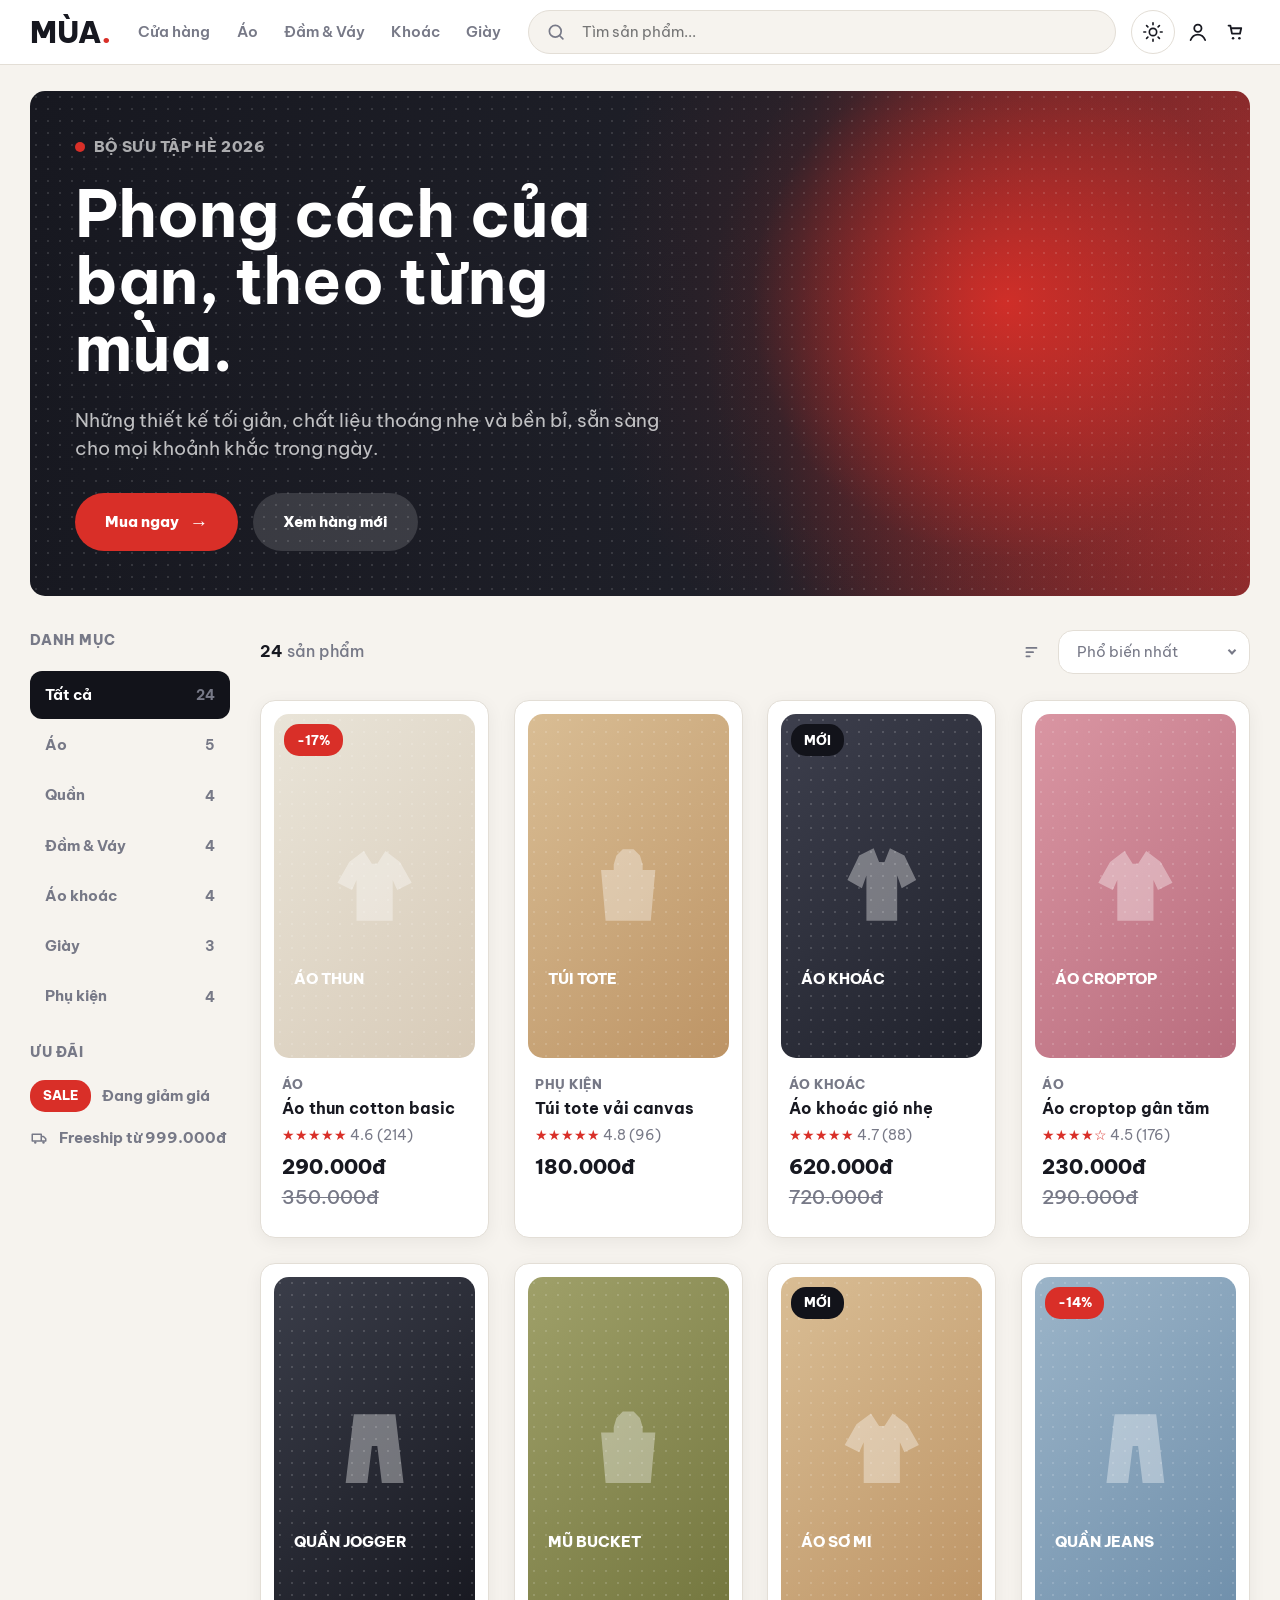
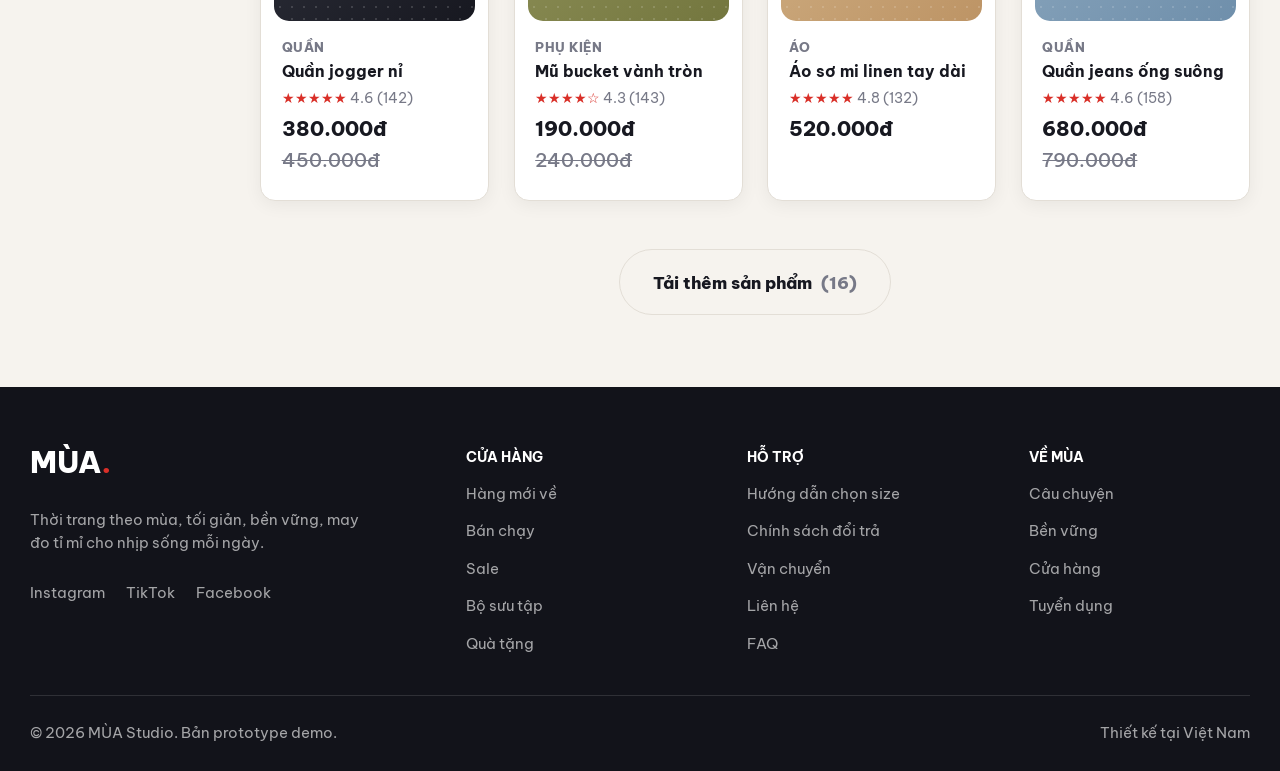
==== commit d8b8584b: "v1 responsive" ====
--- a/v1-html/index.html
+++ b/v1-html/index.html
@@ -5,6 +5,7 @@
     <meta name="viewport" content="width=device-width, initial-scale=1.0">
     <title>MÙA | Cửa hàng thời trang</title>
     <link rel="stylesheet" href="./style.css">
+    <script src="./theme.js" defer></script>
   </head>
   <body>
     <header class="site-header">
@@ -35,13 +36,17 @@
         </form>
 
         <div class="header-actions" aria-label="Tài khoản và giỏ hàng">
+          <button class="theme-toggle" type="button" aria-label="Chế độ tối" aria-pressed="false" title="Chuyển sang chế độ tối">
+            <svg class="theme-icon theme-icon--sun" viewBox="0 0 24 24" fill="none" stroke="currentColor" stroke-width="1.8" stroke-linecap="round" aria-hidden="true"><circle cx="12" cy="12" r="4"/><path d="M12 2v2m0 16v2M2 12h2m16 0h2M5 5l1.4 1.4m11.2 11.2L19 19M5 19l1.4-1.4M17.6 6.4 19 5"/></svg>
+            <svg class="theme-icon theme-icon--moon" viewBox="0 0 24 24" fill="none" stroke="currentColor" stroke-width="1.8" stroke-linecap="round" stroke-linejoin="round" aria-hidden="true"><path d="M20.5 14.1A8.5 8.5 0 0 1 9.9 3.5 8.5 8.5 0 1 0 20.5 14.1Z"/></svg>
+          </button>
           <a class="icon-link" href="#" aria-label="Tài khoản">
             <svg viewBox="0 0 24 24" aria-hidden="true" focusable="false">
               <circle cx="12" cy="8" r="4" fill="none" stroke="currentColor" stroke-width="2" />
               <path d="M4 21c1.6-4.2 4.2-6 8-6s6.4 1.8 8 6" fill="none" stroke="currentColor" stroke-linecap="round" stroke-width="2" />
             </svg>
           </a>
-          <a class="icon-link" href="#" aria-label="Giỏ hàng">
+          <a class="icon-link" href="./cart.html" aria-label="Giỏ hàng">
             <svg viewBox="0 0 24 24" aria-hidden="true" focusable="false">
               <path d="M5 5h2l1.8 9h8.8l1.4-6H8" fill="none" stroke="currentColor" stroke-linecap="round" stroke-linejoin="round" stroke-width="2" />
               <circle cx="10" cy="19" r="1.4" fill="currentColor" />
@@ -112,118 +117,134 @@
 
           <section class="product-grid" aria-label="Danh sách sản phẩm">
             <article class="product-card product-card--cream">
+              <div class="product-card__visual">
               <a class="product-card__media" href="./product.html" aria-label="Xem chi tiết Áo thun cotton basic">
                 <span class="badge">-17%</span>
                 <span class="product-icon product-icon--shirt"></span>
                 <strong>Áo thun</strong>
               </a>
+              <button class="product-card__button" type="button">Thêm vào giỏ</button>
+              </div>
               <div class="product-card__body">
                 <p class="product-card__category">Áo</p>
                 <h3><a href="./product.html">Áo thun cotton basic</a></h3>
                 <p class="rating" aria-label="Đánh giá 4.6 trên 5">★★★★★ <span>4.6 (214)</span></p>
                 <p class="product-card__price">290.000đ <del>350.000đ</del></p>
-                <button class="product-card__button" type="button">Thêm vào giỏ</button>
               </div>
             </article>
 
             <article class="product-card product-card--gold">
+              <div class="product-card__visual">
               <a class="product-card__media" href="./product.html" aria-label="Xem chi tiết Túi tote vải canvas">
                 <span class="product-icon product-icon--bag"></span>
                 <strong>Túi tote</strong>
               </a>
+              <button class="product-card__button" type="button">Thêm vào giỏ</button>
+              </div>
               <div class="product-card__body">
                 <p class="product-card__category">Phụ kiện</p>
                 <h3><a href="./product.html">Túi tote vải canvas</a></h3>
                 <p class="rating" aria-label="Đánh giá 4.8 trên 5">★★★★★ <span>4.8 (96)</span></p>
                 <p class="product-card__price">180.000đ</p>
-                <button class="product-card__button" type="button">Thêm vào giỏ</button>
               </div>
             </article>
 
             <article class="product-card product-card--charcoal">
+              <div class="product-card__visual">
               <a class="product-card__media" href="./product.html" aria-label="Xem chi tiết Áo khoác gió nhẹ">
                 <span class="badge badge-dark">Mới</span>
                 <span class="product-icon product-icon--jacket"></span>
                 <strong>Áo khoác</strong>
               </a>
+              <button class="product-card__button" type="button">Thêm vào giỏ</button>
+              </div>
               <div class="product-card__body">
                 <p class="product-card__category">Áo khoác</p>
                 <h3><a href="./product.html">Áo khoác gió nhẹ</a></h3>
                 <p class="rating" aria-label="Đánh giá 4.7 trên 5">★★★★★ <span>4.7 (88)</span></p>
                 <p class="product-card__price">620.000đ <del>720.000đ</del></p>
-                <button class="product-card__button" type="button">Thêm vào giỏ</button>
               </div>
             </article>
 
             <article class="product-card product-card--rose">
+              <div class="product-card__visual">
               <a class="product-card__media" href="./product.html" aria-label="Xem chi tiết Áo croptop gân tăm">
                 <span class="product-icon product-icon--shirt"></span>
                 <strong>Áo croptop</strong>
               </a>
+              <button class="product-card__button" type="button">Thêm vào giỏ</button>
+              </div>
               <div class="product-card__body">
                 <p class="product-card__category">Áo</p>
                 <h3><a href="./product.html">Áo croptop gân tăm</a></h3>
                 <p class="rating" aria-label="Đánh giá 4.5 trên 5">★★★★☆ <span>4.5 (176)</span></p>
                 <p class="product-card__price">230.000đ <del>290.000đ</del></p>
-                <button class="product-card__button" type="button">Thêm vào giỏ</button>
               </div>
             </article>
 
             <article class="product-card product-card--ink">
+              <div class="product-card__visual">
               <a class="product-card__media" href="./product.html" aria-label="Xem chi tiết Quần jogger nỉ">
                 <span class="product-icon product-icon--pants"></span>
                 <strong>Quần jogger</strong>
               </a>
+              <button class="product-card__button" type="button">Thêm vào giỏ</button>
+              </div>
               <div class="product-card__body">
                 <p class="product-card__category">Quần</p>
                 <h3><a href="./product.html">Quần jogger nỉ</a></h3>
                 <p class="rating" aria-label="Đánh giá 4.6 trên 5">★★★★★ <span>4.6 (142)</span></p>
                 <p class="product-card__price">380.000đ <del>450.000đ</del></p>
-                <button class="product-card__button" type="button">Thêm vào giỏ</button>
               </div>
             </article>
 
             <article class="product-card product-card--olive">
+              <div class="product-card__visual">
               <a class="product-card__media" href="./product.html" aria-label="Xem chi tiết Mũ bucket vành tròn">
                 <span class="product-icon product-icon--bag"></span>
                 <strong>Mũ bucket</strong>
               </a>
+              <button class="product-card__button" type="button">Thêm vào giỏ</button>
+              </div>
               <div class="product-card__body">
                 <p class="product-card__category">Phụ kiện</p>
                 <h3><a href="./product.html">Mũ bucket vành tròn</a></h3>
                 <p class="rating" aria-label="Đánh giá 4.3 trên 5">★★★★☆ <span>4.3 (143)</span></p>
                 <p class="product-card__price">190.000đ <del>240.000đ</del></p>
-                <button class="product-card__button" type="button">Thêm vào giỏ</button>
               </div>
             </article>
 
             <article class="product-card product-card--gold">
+              <div class="product-card__visual">
               <a class="product-card__media" href="./product.html" aria-label="Xem chi tiết Áo sơ mi linen tay dài">
                 <span class="badge badge-dark">Mới</span>
                 <span class="product-icon product-icon--shirt"></span>
                 <strong>Áo sơ mi</strong>
               </a>
+              <button class="product-card__button" type="button">Thêm vào giỏ</button>
+              </div>
               <div class="product-card__body">
                 <p class="product-card__category">Áo</p>
                 <h3><a href="./product.html">Áo sơ mi linen tay dài</a></h3>
                 <p class="rating" aria-label="Đánh giá 4.8 trên 5">★★★★★ <span>4.8 (132)</span></p>
                 <p class="product-card__price">520.000đ</p>
-                <button class="product-card__button" type="button">Thêm vào giỏ</button>
               </div>
             </article>
 
             <article class="product-card product-card--sky">
+              <div class="product-card__visual">
               <a class="product-card__media" href="./product.html" aria-label="Xem chi tiết Quần jeans ống suông">
                 <span class="badge">-14%</span>
                 <span class="product-icon product-icon--pants"></span>
                 <strong>Quần jeans</strong>
               </a>
+              <button class="product-card__button" type="button">Thêm vào giỏ</button>
+              </div>
               <div class="product-card__body">
                 <p class="product-card__category">Quần</p>
                 <h3><a href="./product.html">Quần jeans ống suông</a></h3>
                 <p class="rating" aria-label="Đánh giá 4.6 trên 5">★★★★★ <span>4.6 (158)</span></p>
                 <p class="product-card__price">680.000đ <del>790.000đ</del></p>
-                <button class="product-card__button" type="button">Thêm vào giỏ</button>
               </div>
             </article>
           </section>
--- a/v1-html/style.css
+++ b/v1-html/style.css
@@ -1,16 +1,112 @@
 @import url("https://fonts.googleapis.com/css2?family=Be+Vietnam+Pro:wght@400;500;600;700;800&display=swap");
 
 :root {
-  --bg: #f6f3ee;
+  --scheme: light;
+  --font-size-base: 93.75%;
+  --theme-motion: 300ms ease;
+  --sun-opacity: 1;
+  --sun-transform: rotate(0) translateX(0);
+  --moon-opacity: 0;
+  --moon-transform: rotate(-90deg) translateX(-150%);
+  --color-bg: #f6f3ee;
+  --bg: var(--color-bg);
   --surface: #ffffff;
   --surface-soft: #f1eee8;
-  --ink: #171820;
+  --color-text: #171820;
+  --ink: var(--color-text);
   --muted: #777987;
   --line: #e3ded6;
-  --red: #ff4038;
+  --color-primary: #d92f28;
+  --red: var(--color-primary);
   --green: #118246;
   --footer: #12131a;
-}
+  --spacing: 1rem;
+  --radius: 1rem;
+  --radius-full: 9999px;
+  --radius-category: 12px;
+  --container-max: 1440px;
+  --container-gutter: var(--spacing);
+  --nav-hover-bg: #e9e9ec;
+  --accent: var(--color-primary);
+  --shadow-action: 0 8px 22px color-mix(in srgb, var(--accent) 40%, transparent);
+  --shadow: 0 4px 18px rgb(0 0 0 / 0.06);
+  --shadow-hover: 0 12px 28px rgb(0 0 0 / 0.14);
+  --motion: 180ms ease;
+  --palette-1: #080a10;
+  --palette-2: color-mix(in srgb, var(--color-primary) 90%, transparent);
+  --palette-3: color-mix(in srgb, var(--color-primary) 8%, transparent);
+  --palette-4: rgba(255, 255, 255, 0.12);
+  --palette-5: color-mix(in srgb, var(--color-primary) 42%, transparent);
+  --palette-6: #171820;
+  --palette-7: #1f2029;
+  --palette-8: #842b2d;
+  --palette-9: #fff;
+  --palette-10: rgba(255, 255, 255, 0.64);
+  --palette-11: rgba(255, 255, 255, 0.72);
+  --palette-12: rgba(255, 255, 255, 0.14);
+  --palette-13: #12131a;
+  --palette-14: rgba(255, 255, 255, 0.15);
+  --palette-15: #e9e4d8;
+  --palette-16: #d8cbb8;
+  --palette-17: #d9bd94;
+  --palette-18: #bd9465;
+  --palette-19: #3d3f4d;
+  --palette-20: #20222c;
+  --palette-21: #d995a2;
+  --palette-22: #b96d7e;
+  --palette-23: #3a3d49;
+  --palette-24: #9fa069;
+  --palette-25: #73763e;
+  --palette-26: #9bb4c8;
+  --palette-27: #6f8fab;
+  --palette-28: rgba(255, 255, 255, 0.62);
+  --palette-29: rgba(255, 255, 255, 0.55);
+  --palette-30: #f8f5ed;
+  --palette-31: #93a283;
+  --space-1: calc(var(--spacing) * -0.0625);
+  --space-2: calc(var(--spacing) * 2);
+  --space-3: calc(var(--spacing) * 2.4);
+  --space-4: calc(var(--spacing) * 0.9);
+  --space-5: calc(var(--spacing) * 1.15);
+  --space-6: calc(var(--spacing) * 1.4);
+  --space-7: calc(var(--spacing) * 1.75);
+  --space-8: calc(var(--spacing) * 4.75);
+  --space-9: calc(var(--spacing) * 4.25);
+  --space-10: calc(var(--spacing) * 0.6);
+  --space-11: calc(var(--spacing) * 1.5);
+  --space-12: calc(var(--spacing) * 1.6);
+  --space-13: calc(var(--spacing) * 1);
+  --space-14: calc(var(--spacing) * 0.7);
+  --space-15: calc(var(--spacing) * 2.5);
+  --space-16: calc(var(--spacing) * 2.25);
+  --space-17: calc(var(--spacing) * 0.15);
+  --space-18: calc(var(--spacing) * -0.2);
+  --space-19: calc(var(--spacing) * 0.75);
+  --space-20: calc(var(--spacing) * 0.85);
+  --space-21: calc(var(--spacing) * 3);
+  --space-22: calc(var(--spacing) * 1.2);
+  --space-23: calc(var(--spacing) * 1.625);
+  --space-24: calc(var(--spacing) * 0.875);
+  --space-25: calc(var(--spacing) * 0.25);
+  --space-26: calc(var(--spacing) * 1.375);
+  --space-27: calc(var(--spacing) * 0.25);
+  --space-28: calc(var(--spacing) * 0.35);
+  --space-29: calc(var(--spacing) * 0.55);
+  --space-30: calc(var(--spacing) * 3.25);
+  --space-31: calc(var(--spacing) * 2.2);
+  --space-32: calc(var(--spacing) * 4);
+  --space-33: calc(var(--spacing) * 4);
+  --space-34: calc(var(--spacing) * 2.625);
+  --space-35: calc(var(--spacing) * 1.8);
+  --space-36: calc(var(--spacing) * 1.875);
+  --space-37: calc(var(--spacing) * 0.8);
+  --space-38: calc(var(--spacing) * 3.875);
+  --space-39: calc(var(--spacing) * 1.55);
+  --space-40: calc(var(--spacing) * 0.2);
+  --space-41: calc(var(--spacing) * 1.1);
+  --space-42: calc(var(--spacing) * 1.35);
+}
+
 
 *,
 *::before,
@@ -19,6 +115,7 @@
 }
 
 html {
+  font-size: var(--font-size-base);
   scroll-behavior: smooth;
 }
 
@@ -71,7 +168,7 @@
   width: 1px;
   height: 1px;
   padding: 0;
-  margin: -1px;
+  margin: var(--space-1);
   overflow: hidden;
   clip: rect(0, 0, 0, 0);
   white-space: nowrap;
@@ -83,7 +180,7 @@
   top: 0;
   z-index: 20;
   border-bottom: 1px solid var(--line);
-  background: rgba(255, 255, 255, 0.94);
+  background: var(--surface);
   backdrop-filter: blur(14px);
 }
 
@@ -91,16 +188,17 @@
 main,
 .footer-grid,
 .footer-bottom {
-  width: min(1536px, calc(100% - 3rem));
+  width: min(var(--container-max), calc(100% - 2 * var(--container-gutter)));
   margin-inline: auto;
 }
 
 .header-inner {
   display: grid;
-  grid-template-columns: auto auto minmax(260px, 520px) auto;
-  align-items: center;
-  gap: 2rem;
-  min-height: 84px;
+  grid-template-columns: 1fr auto;
+  padding-block: calc(var(--spacing) / 2);
+  align-items: center;
+  gap: var(--space-2);
+  min-height: 64px;
 }
 
 .site-logo {
@@ -118,27 +216,37 @@
 .main-nav {
   display: flex;
   align-items: center;
-  gap: 2.4rem;
-  color: #4d4e58;
+  gap: var(--space-3);
+  color: var(--muted);
   font-weight: 600;
   white-space: nowrap;
 }
 
+.main-nav a {
+  display: inline-flex;
+  align-items: center;
+  min-height: 44px;
+  padding-inline: calc(var(--spacing) * .75);
+  border-radius: var(--radius-full);
+}
+
 .main-nav a:hover,
 .main-nav a:focus-visible {
-  color: var(--red);
+  background: var(--nav-hover-bg);
+  color: inherit;
+  text-decoration: none;
 }
 
 .search-form {
   display: flex;
   align-items: center;
-  gap: 0.9rem;
-  min-height: 56px;
-  padding: 0 1.15rem;
+  gap: var(--space-4);
+  min-height: 44px;
+  padding: 0 var(--space-5);
   border: 1px solid var(--line);
-  border-radius: 999px;
+  border-radius: var(--radius);
   background: var(--bg);
-  color: #8d909b;
+  color: var(--muted);
 }
 
 .search-form svg {
@@ -159,7 +267,8 @@
 .header-actions {
   display: flex;
   justify-content: flex-end;
-  gap: 1.4rem;
+  align-items: center;
+  gap: calc(var(--spacing) / 2);
 }
 
 .icon-link {
@@ -167,7 +276,7 @@
   place-items: center;
   width: 2rem;
   height: 2rem;
-  color: #080a10;
+  color: var(--color-text);
 }
 
 .icon-link svg {
@@ -176,20 +285,20 @@
 }
 
 main {
-  padding: 28px 0 76px;
+  padding: var(--space-7) 0 var(--space-8);
 }
 
 .hero {
-  --hero-glow: radial-gradient(circle at 80% 42%, rgba(255, 64, 56, 0.9), rgba(255, 64, 56, 0.08) 25%, transparent 42%);
+  --hero-glow: radial-gradient(circle at 80% 42%, var(--palette-2), var(--palette-3) 25%, transparent 42%);
   min-height: 568px;
-  padding: 68px;
-  border-radius: 28px;
+  padding: var(--space-9);
+  border-radius: var(--radius);
   background:
-    radial-gradient(circle, rgba(255, 255, 255, 0.12) 1px, transparent 1.2px) 0 0 / 12px 12px,
+    radial-gradient(circle, var(--palette-4) 1px, transparent 1.2px) 0 0 / 12px 12px,
     var(--hero-glow),
-    radial-gradient(circle at 88% 48%, rgba(255, 64, 56, 0.42), transparent 36%),
-    linear-gradient(95deg, #171820 0%, #1f2029 62%, #842b2d 100%);
-  color: #fff;
+    radial-gradient(circle at 88% 48%, var(--palette-5), transparent 36%),
+    linear-gradient(95deg, var(--palette-6) 0%, var(--palette-7) 62%, var(--palette-8) 100%);
+  color: var(--palette-9);
   overflow: hidden;
 }
 
@@ -200,8 +309,8 @@
 .hero-kicker {
   display: flex;
   align-items: center;
-  gap: 0.6rem;
-  color: rgba(255, 255, 255, 0.64);
+  gap: var(--space-10);
+  color: var(--palette-10);
   font-size: 0.98rem;
   font-weight: 800;
   letter-spacing: 0.04em;
@@ -211,46 +320,46 @@
 .hero-kicker span {
   width: 0.65rem;
   height: 0.65rem;
-  border-radius: 999px;
+  border-radius: var(--radius);
   background: var(--red);
 }
 
 .hero h1 {
   max-width: 560px;
-  margin-top: 1.5rem;
-  font-size: 4.25rem;
+  margin-top: var(--space-11);
+  font-size: clamp(2.25rem, 5vw, 4.25rem);
   line-height: 1.05;
   letter-spacing: 0;
 }
 
 .hero p:not(.hero-kicker) {
-  margin-top: 1.6rem;
-  color: rgba(255, 255, 255, 0.72);
+  margin-top: var(--space-12);
+  color: var(--palette-11);
   font-size: 1.28rem;
 }
 
 .hero-actions {
   display: flex;
   flex-wrap: wrap;
-  gap: 1rem;
-  margin-top: 2rem;
+  gap: var(--space-13);
+  margin-top: var(--space-2);
 }
 
 .button {
   display: inline-flex;
   align-items: center;
   justify-content: center;
-  gap: 0.7rem;
+  gap: var(--space-14);
   min-height: 58px;
-  padding: 0.9rem 2rem;
+  padding: var(--space-4) var(--space-2);
   border: 0;
-  border-radius: 999px;
+  border-radius: var(--radius);
   font-weight: 800;
 }
 
 .button-primary {
   background: var(--red);
-  color: #fff;
+  color: var(--palette-9);
 }
 
 .button-primary::after {
@@ -259,27 +368,27 @@
 }
 
 .button-muted {
-  background: rgba(255, 255, 255, 0.14);
-  color: #fff;
+  background: var(--palette-12);
+  color: var(--palette-9);
 }
 
 .shop-layout {
   display: grid;
-  grid-template-columns: 310px minmax(0, 1fr);
-  gap: 40px;
-  margin-top: 36px;
+  grid-template-columns: minmax(0, 1fr);
+  gap: var(--space-15);
+  margin-top: var(--space-16);
 }
 
 .shop-sidebar {
-  position: sticky;
+  position: static;
   top: 112px;
   align-self: start;
   display: grid;
-  gap: 1.4rem;
+  gap: var(--space-6);
 }
 
 .shop-sidebar h2 {
-  color: #9a9da8;
+  color: var(--muted);
   font-size: 0.9rem;
   font-weight: 800;
   letter-spacing: 0.06em;
@@ -288,7 +397,7 @@
 
 .category-list {
   display: grid;
-  gap: 0.15rem;
+  gap: var(--space-17);
 }
 
 .category-list a {
@@ -296,34 +405,39 @@
   align-items: center;
   justify-content: space-between;
   min-height: 48px;
-  padding: 0 1rem;
-  border-radius: 12px;
-  color: #535561;
+  padding: 0 var(--space-13);
+  border-radius: var(--radius-category);
+  color: var(--muted);
   font-weight: 700;
 }
 
 .category-list a.is-active {
-  background: #12131a;
-  color: #fff;
+  background: var(--palette-13);
+  color: var(--palette-9);
+}
+
+.category-list a:hover,
+.category-list a:focus-visible {
+  text-decoration: none;
 }
 
 .category-list strong {
-  color: #8f929e;
+  color: var(--muted);
   font-size: 0.9rem;
 }
 
 .promo-list {
   display: grid;
-  gap: 1rem;
-  margin-top: -0.2rem;
-  color: #535561;
+  gap: var(--space-13);
+  margin-top: var(--space-18);
+  color: var(--muted);
   font-weight: 700;
 }
 
 .promo-list li {
   display: flex;
   align-items: center;
-  gap: 0.75rem;
+  gap: var(--space-19);
 }
 
 .promo-list svg {
@@ -337,10 +451,10 @@
   align-items: center;
   justify-content: center;
   min-height: 32px;
-  padding: 0 0.85rem;
-  border-radius: 999px;
+  padding: 0 var(--space-20);
+  border-radius: var(--radius);
   background: var(--red);
-  color: #fff;
+  color: var(--palette-9);
   font-size: 0.86rem;
   font-weight: 800;
   text-transform: uppercase;
@@ -350,12 +464,12 @@
   display: flex;
   align-items: center;
   justify-content: space-between;
-  gap: 1rem;
-  margin-bottom: 28px;
+  gap: var(--space-13);
+  margin-bottom: var(--space-7);
 }
 
 .product-toolbar h2 {
-  color: #5e606b;
+  color: var(--muted);
   font-size: 1.05rem;
   font-weight: 500;
 }
@@ -365,10 +479,11 @@
 }
 
 .sort-control {
-  display: flex;
-  align-items: center;
-  gap: 1rem;
-  color: #8b8e99;
+  position: relative;
+  display: flex;
+  align-items: center;
+  gap: var(--space-13);
+  color: var(--muted);
 }
 
 .sort-control svg {
@@ -376,19 +491,32 @@
   height: 1.35rem;
 }
 
+.sort-control::after {
+  content: "";
+  position: absolute;
+  right: var(--spacing);
+  width: calc(var(--spacing) * .4);
+  height: calc(var(--spacing) * .4);
+  border-right: 2px solid currentColor;
+  border-bottom: 2px solid currentColor;
+  transform: translateY(-25%) rotate(45deg);
+  pointer-events: none;
+}
+
 .sort-control select {
-  min-height: 56px;
-  padding: 0 3rem 0 1.2rem;
+  appearance: none;
+  min-height: 44px;
+  padding: 0 var(--space-21) 0 var(--space-22);
   border: 1px solid var(--line);
-  border-radius: 12px;
+  border-radius: var(--radius);
   background: var(--surface);
-  color: #4d4e58;
+  color: var(--muted);
 }
 
 .product-grid {
   display: grid;
-  grid-template-columns: repeat(auto-fill, minmax(280px, 1fr));
-  gap: 26px;
+  grid-template-columns: minmax(0, 1fr);
+  gap: var(--space-23);
 }
 
 .product-card {
@@ -397,22 +525,27 @@
   height: 100%;
   min-width: 0;
   border: 1px solid var(--line);
-  border-radius: 28px;
+  border-radius: var(--radius);
   background: var(--surface);
   overflow: hidden;
 }
 
+.product-card__visual {
+  position: relative;
+  margin: var(--space-24);
+}
+
 .product-card__media {
   position: relative;
   display: grid;
   place-items: center;
   min-height: 344px;
-  margin: 14px;
-  border-radius: 16px;
+  margin: 0;
+  border-radius: var(--radius);
   background:
-    radial-gradient(circle, rgba(255, 255, 255, 0.15) 1px, transparent 1.2px) 0 0 / 12px 12px,
+    radial-gradient(circle, var(--palette-14) 1px, transparent 1.2px) 0 0 / 12px 12px,
     linear-gradient(135deg, var(--card-a), var(--card-b));
-  color: rgba(255, 255, 255, 0.72);
+  color: var(--palette-11);
 }
 
 .product-card__media .badge {
@@ -423,14 +556,14 @@
 }
 
 .badge-dark {
-  background: #12131a;
+  background: var(--palette-13);
 }
 
 .product-card__media strong {
   position: absolute;
   left: 20px;
-  bottom: 18px;
-  color: #fff;
+  bottom: calc(var(--spacing) * 4.5);
+  color: var(--palette-9);
   font-weight: 800;
   text-transform: uppercase;
 }
@@ -439,12 +572,12 @@
   display: flex;
   flex: 1;
   flex-direction: column;
-  padding: 4px 22px 26px;
+  padding: var(--space-25) var(--space-26) var(--space-23);
 }
 
 .product-card__category,
 .product-detail__category {
-  color: #9a9da8;
+  color: var(--muted);
   font-size: 0.86rem;
   font-weight: 800;
   letter-spacing: 0.04em;
@@ -452,36 +585,40 @@
 }
 
 .product-card h3 {
-  margin-top: 0.25rem;
+  margin-top: var(--space-27);
   font-size: 1.08rem;
   line-height: 1.35;
 }
 
 .rating {
-  margin-top: 0.35rem;
+  margin-top: var(--space-28);
   color: var(--red);
   font-size: 0.95rem;
   letter-spacing: 0;
 }
 
 .rating span {
-  color: #777987;
+  color: var(--muted);
 }
 
 .product-card__price {
-  margin-top: 0.35rem;
+  margin-top: var(--space-28);
   color: var(--ink);
   font-size: 1.35rem;
   font-weight: 800;
 }
 
 .product-card__button {
-  min-height: 48px;
-  margin-top: auto;
+  position: absolute;
+  inset-inline: var(--spacing);
+  bottom: var(--spacing);
+  z-index: 1;
+  min-height: 44px;
+  margin: 0;
   border: 0;
-  border-radius: 999px;
+  border-radius: var(--radius);
   background: var(--ink);
-  color: #fff;
+  color: var(--palette-9);
   font-weight: 800;
 }
 
@@ -491,7 +628,7 @@
 }
 
 del {
-  color: #8c8f9b;
+  color: var(--muted);
   font-size: 0.95em;
   font-weight: 500;
 }
@@ -500,12 +637,12 @@
   display: flex;
   align-items: center;
   justify-content: center;
-  gap: 0.55rem;
+  gap: var(--space-29);
   min-height: 66px;
-  margin: 52px auto 0;
-  padding: 0 2.2rem;
+  margin: var(--space-30) auto 0;
+  padding: 0 var(--space-31);
   border: 1px solid var(--line);
-  border-radius: 999px;
+  border-radius: var(--radius);
   background: transparent;
   color: var(--ink);
   font-size: 1.12rem;
@@ -513,42 +650,42 @@
 }
 
 .load-more span {
-  color: #8c8f9b;
+  color: var(--muted);
 }
 
 .product-card--cream {
-  --card-a: #e9e4d8;
-  --card-b: #d8cbb8;
+  --card-a: var(--palette-15);
+  --card-b: var(--palette-16);
 }
 
 .product-card--gold {
-  --card-a: #d9bd94;
-  --card-b: #bd9465;
+  --card-a: var(--palette-17);
+  --card-b: var(--palette-18);
 }
 
 .product-card--charcoal {
-  --card-a: #3d3f4d;
-  --card-b: #20222c;
+  --card-a: var(--palette-19);
+  --card-b: var(--palette-20);
 }
 
 .product-card--rose {
-  --card-a: #d995a2;
-  --card-b: #b96d7e;
+  --card-a: var(--palette-21);
+  --card-b: var(--palette-22);
 }
 
 .product-card--ink {
-  --card-a: #3a3d49;
-  --card-b: #171820;
+  --card-a: var(--palette-23);
+  --card-b: var(--palette-6);
 }
 
 .product-card--olive {
-  --card-a: #9fa069;
-  --card-b: #73763e;
+  --card-a: var(--palette-24);
+  --card-b: var(--palette-25);
 }
 
 .product-card--sky {
-  --card-a: #9bb4c8;
-  --card-b: #6f8fab;
+  --card-a: var(--palette-26);
+  --card-b: var(--palette-27);
 }
 
 .product-icon {
@@ -584,69 +721,69 @@
 
 .site-footer {
   background: var(--footer);
-  color: rgba(255, 255, 255, 0.62);
+  color: var(--palette-28);
 }
 
 .footer-grid {
   display: grid;
-  grid-template-columns: 1.7fr 1fr 1fr 1fr;
-  gap: 4rem;
-  padding: 64px 0 42px;
+  grid-template-columns: minmax(0, 1fr);
+  gap: var(--space-32);
+  padding: var(--space-33) 0 var(--space-34);
 }
 
 .site-logo--footer {
   display: inline-block;
-  color: #fff;
+  color: var(--palette-9);
 }
 
 .footer-grid p {
   max-width: 330px;
-  margin-top: 2rem;
+  margin-top: var(--space-2);
   font-size: 1.02rem;
 }
 
 .footer-grid nav {
   display: grid;
   align-content: start;
-  gap: 1rem;
+  gap: var(--space-13);
 }
 
 .footer-grid nav h2 {
-  color: #fff;
+  color: var(--palette-9);
   font-size: 0.95rem;
   text-transform: uppercase;
 }
 
 .footer-grid a:hover,
 .footer-grid a:focus-visible {
-  color: #fff;
+  color: var(--palette-9);
 }
 
 .social-links {
   display: flex;
   flex-wrap: wrap;
-  gap: 1.4rem;
-  margin-top: 1.8rem;
+  gap: var(--space-6);
+  margin-top: var(--space-35);
 }
 
 .footer-bottom {
   display: flex;
   justify-content: space-between;
-  gap: 1rem;
-  padding: 28px 0;
-  border-top: 1px solid rgba(255, 255, 255, 0.12);
+  gap: var(--space-13);
+  padding: var(--space-7) 0;
+  border-top: 1px solid var(--palette-4);
 }
 
 .product-page {
-  padding-top: 30px;
+  padding-top: var(--space-36);
 }
 
 .breadcrumbs {
   display: flex;
   flex-wrap: wrap;
-  gap: 0.8rem;
-  margin-bottom: 36px;
-  color: #9a9da8;
+  gap: var(--space-37);
+  margin-bottom: var(--space-16);
+  color: var(--muted);
   font-weight: 500;
 }
 
@@ -656,8 +793,8 @@
 
 .product-detail {
   display: grid;
-  grid-template-columns: minmax(0, 0.98fr) minmax(420px, 0.93fr);
-  gap: 62px;
+  grid-template-columns: minmax(0, 1fr);
+  gap: var(--space-38);
   align-items: start;
 }
 
@@ -665,11 +802,11 @@
   display: grid;
   place-items: center;
   min-height: min(72vw, 910px);
-  border-radius: 16px;
+  border-radius: var(--radius);
   background:
-    radial-gradient(circle, rgba(255, 255, 255, 0.15) 1px, transparent 1.2px) 0 0 / 12px 12px,
+    radial-gradient(circle, var(--palette-14) 1px, transparent 1.2px) 0 0 / 12px 12px,
     linear-gradient(135deg, var(--card-a), var(--card-b));
-  color: rgba(255, 255, 255, 0.55);
+  color: var(--palette-29);
 }
 
 .product-detail__media .product-icon {
@@ -678,8 +815,8 @@
 
 .product-detail__content {
   display: grid;
-  gap: 1.55rem;
-  padding-top: 0.2rem;
+  gap: var(--space-39);
+  padding-top: var(--space-40);
 }
 
 .product-detail__category {
@@ -687,7 +824,7 @@
 }
 
 .product-detail h1 {
-  font-size: 2.65rem;
+  font-size: clamp(2rem, 4vw, 2.65rem);
   line-height: 1.15;
   letter-spacing: 0;
 }
@@ -696,8 +833,8 @@
   display: flex;
   flex-wrap: wrap;
   align-items: center;
-  gap: 0.85rem;
-  color: #696b76;
+  gap: var(--space-20);
+  color: var(--muted);
 }
 
 .product-rating span {
@@ -711,15 +848,15 @@
 
 .product-rating p + p::before {
   content: "•";
-  margin-right: 0.85rem;
-  color: #bbb8b2;
+  margin-right: var(--space-20);
+  color: var(--muted);
 }
 
 .product-price-row {
   display: flex;
   flex-wrap: wrap;
   align-items: center;
-  gap: 1.1rem;
+  gap: var(--space-41);
 }
 
 .product-detail__price {
@@ -734,19 +871,19 @@
 
 .product-detail__description {
   max-width: 760px;
-  color: #555864;
+  color: var(--muted);
   font-size: 1.08rem;
 }
 
 .option-block {
   display: grid;
-  gap: 1rem;
+  gap: var(--space-13);
 }
 
 .option-heading {
   display: flex;
   justify-content: space-between;
-  gap: 1rem;
+  gap: var(--space-13);
 }
 
 .option-heading h2 {
@@ -755,7 +892,7 @@
 
 .option-heading span,
 .option-heading a {
-  color: #8d909b;
+  color: var(--muted);
   font-weight: 700;
 }
 
@@ -769,14 +906,14 @@
   display: flex;
   flex-wrap: wrap;
   align-items: center;
-  gap: 0.75rem;
+  gap: var(--space-19);
 }
 
 .swatch {
   width: 44px;
   height: 44px;
   border: 1px solid var(--line);
-  border-radius: 999px;
+  border-radius: var(--radius);
 }
 
 .swatch.is-selected {
@@ -785,22 +922,22 @@
 }
 
 .swatch--white {
-  background: #f8f5ed;
+  background: var(--palette-30);
 }
 
 .swatch--black {
-  background: #171820;
+  background: var(--palette-6);
 }
 
 .swatch--sage {
-  background: #93a283;
+  background: var(--palette-31);
 }
 
 .size-options button {
   min-width: 64px;
   min-height: 58px;
   border: 1px solid var(--line);
-  border-radius: 12px;
+  border-radius: var(--radius);
   background: transparent;
   color: var(--ink);
   font-weight: 700;
@@ -814,7 +951,7 @@
 .stock-status {
   display: flex;
   align-items: center;
-  gap: 0.6rem;
+  gap: var(--space-10);
   color: var(--green);
   font-weight: 800;
 }
@@ -826,8 +963,8 @@
 
 .purchase-row {
   display: grid;
-  grid-template-columns: 140px minmax(0, 1fr);
-  gap: 1rem;
+  grid-template-columns: minmax(0, 1fr);
+  gap: var(--space-13);
 }
 
 .quantity-control {
@@ -836,7 +973,7 @@
   align-items: center;
   min-height: 60px;
   border: 1px solid var(--line);
-  border-radius: 999px;
+  border-radius: var(--radius);
   overflow: hidden;
 }
 
@@ -844,7 +981,7 @@
   height: 100%;
   border: 0;
   background: transparent;
-  color: #8d909b;
+  color: var(--muted);
   font-size: 1.4rem;
 }
 
@@ -854,8 +991,8 @@
 
 .add-cart-button {
   min-height: 68px;
-  background: #fb9a95;
-  color: #fff;
+  background: var(--red);
+  color: var(--palette-9);
   font-size: 1.08rem;
 }
 
@@ -870,15 +1007,15 @@
 
 .service-grid {
   display: grid;
-  grid-template-columns: repeat(2, minmax(0, 1fr));
-  gap: 1.35rem 2rem;
-  padding-top: 30px;
+  grid-template-columns: minmax(0, 1fr);
+  gap: var(--space-42) var(--space-2);
+  padding-top: var(--space-36);
   border-top: 1px solid var(--line);
 }
 
 .service-item {
   display: flex;
-  gap: 1rem;
+  gap: var(--space-13);
   align-items: flex-start;
 }
 
@@ -887,7 +1024,7 @@
   place-items: center;
   width: 48px;
   height: 48px;
-  border-radius: 12px;
+  border-radius: var(--radius);
   background: var(--surface-soft);
   flex: 0 0 auto;
 }
@@ -903,115 +1040,151 @@
 }
 
 .service-item p {
-  color: #8d909b;
-}
-
-@media (max-width: 1100px) {
-  .header-inner {
-    grid-template-columns: auto 1fr auto;
+  color: var(--muted);
+}
+
+
+/* Theme changes only semantic variables; product illustration colors stay consistent. */
+.dark {
+  --scheme: dark;
+  --sun-opacity: 0;
+  --sun-transform: rotate(90deg) translateX(150%);
+  --moon-opacity: 1;
+  --moon-transform: rotate(0) translateX(0);
+  --nav-hover-bg: #363840;
+  --color-bg: #15161c;
+  --color-text: #f5f2ed;
+  --color-primary: #ff756d;
+  --surface: #22242d;
+  --surface-soft: #30323d;
+  --muted: #b6b8c4;
+  --line: #444650;
+  --green: #74d69f;
+  --shadow: 0 4px 18px rgb(0 0 0 / 0.22);
+  --shadow-hover: 0 12px 28px rgb(0 0 0 / 0.4);
+}
+:root { color-scheme: var(--scheme); --on-primary: #fff; --action-bg: #171820; }
+.dark { --on-primary: #171820; --action-bg: #f5f2ed; }
+a, button, input, select, .product-card {
+  transition: color var(--motion), background-color var(--motion), border-color var(--motion), box-shadow var(--motion), transform var(--motion);
+}
+a:not(.site-logo):not(.button):not(.main-nav a):not(.category-list a):hover { text-underline-offset: .2em; }
+button:hover, .button:hover { box-shadow: var(--shadow-hover); }
+.site-logo:hover { text-decoration: none; }
+.hero-actions .button:hover, .hero-actions .button:focus-visible {
+  text-decoration: none;
+  box-shadow: var(--shadow-action);
+}
+.hero-actions .button-muted:hover,
+.hero-actions .button-muted:focus-visible {
+  box-shadow: none;
+}
+:where(a, button, input, select):focus-visible { outline: 3px solid var(--color-primary); outline-offset: 3px; }
+.search-form:focus-within { outline: 3px solid var(--color-primary); }
+.product-card { box-shadow: var(--shadow); }
+.product-card:hover, .product-card:focus-within { box-shadow: var(--shadow-hover); transform: translateY(-3px); }
+.button-primary, .add-cart-button { color: var(--on-primary); background: var(--color-primary); }
+.product-card__button { background: var(--action-bg); color: var(--color-bg); }
+.product-card__button:hover, .product-card__button:focus-visible { color: var(--on-primary); }
+.theme-toggle, .remove-item { padding: calc(var(--spacing) / 2) var(--spacing); min-height: 44px; border: 1px solid var(--line); border-radius: var(--radius); background: var(--surface); color: var(--color-text); }
+.main-nav { display: none; }
+.header-inner { gap: var(--spacing); }
+.search-form { grid-column: 1 / -1; order: 3; }
+.hero { min-height: auto; padding: calc(var(--spacing) * 2) var(--spacing); }
+.hero-actions .button { width: 100%; }
+.product-toolbar, .footer-bottom { flex-direction: column; }
+.product-toolbar { align-items: stretch; }
+.sort-control select { min-width: 0; flex: 1; }
+.product-detail { gap: calc(var(--spacing) * 2); }
+.product-detail__media { min-height: 360px; }
+.cart-page { padding-block: calc(var(--spacing) * 2) calc(var(--spacing) * 4); }
+.cart-intro { margin-block: var(--spacing) calc(var(--spacing) * 2); color: var(--muted); }
+.cart-layout, .cart-items { display: grid; gap: var(--spacing); }
+.cart-layout { align-items: start; }
+.cart-item, .cart-summary { padding: var(--spacing); background: var(--surface); border: 1px solid var(--line); border-radius: var(--radius); box-shadow: var(--shadow); }
+.cart-item { display: grid; grid-template-columns: 72px minmax(0, 1fr); gap: var(--spacing); align-items: center; }
+.cart-item img { width: 72px; height: 88px; object-fit: cover; border-radius: var(--radius); }
+.cart-item h2 { font-size: 1rem; }
+.cart-item p, .cart-note { color: var(--muted); }
+.cart-item label { display: grid; gap: calc(var(--spacing) / 2); }
+.cart-item input { width: 72px; min-height: 44px; padding: calc(var(--spacing) / 2); border: 1px solid var(--line); border-radius: var(--radius); background: var(--color-bg); color: var(--color-text); }
+.cart-summary { display: grid; gap: var(--spacing); }
+.cart-summary dl { margin: 0; }
+.cart-summary dl div { display: flex; justify-content: space-between; gap: var(--spacing); margin-block: var(--spacing); }
+.cart-summary dd { margin: 0; font-weight: 700; }
+.cart-total { border-top: 1px solid var(--line); padding-top: var(--spacing); }
+.cart-note { margin-top: var(--spacing); }
+/* Pill controls share one token; cards keep the standard radius. */
+button, .button, .search-form, .search-form input, .quantity-control,
+.product-card__button, .load-more, .swatch, .size-options button,
+.theme-toggle, .remove-item {
+  border-radius: var(--radius-full);
+}
+[hidden] { display: none !important; }
+@media (min-width: 640px) {
+  :root { --container-gutter: calc(var(--spacing) * 1.5); }
+  .product-grid { grid-template-columns: repeat(2, minmax(0, 1fr)); }
+  .header-inner { grid-template-columns: auto minmax(0, 1fr) auto; }
+  .search-form { grid-column: auto; order: initial; }
+  .hero { padding: calc(var(--spacing) * 3); }
+  .hero-actions .button { width: auto; }
+  .product-toolbar, .footer-bottom { flex-direction: row; }
+  .product-toolbar { align-items: center; }
+  .footer-grid, .service-grid { grid-template-columns: repeat(2, minmax(0, 1fr)); }
+  .purchase-row { grid-template-columns: 140px minmax(0, 1fr); }
+  .cart-item { grid-template-columns: 72px minmax(0, 1fr) auto auto; }
+}
+@media (min-width: 1024px) {
+  :root { --container-gutter: calc(var(--spacing) * 2); }
+  .product-grid { grid-template-columns: repeat(3, minmax(0, 1fr)); }
+  .shop-layout { grid-template-columns: 200px minmax(0, 1fr); gap: calc(var(--spacing) * 2); }
+  .shop-sidebar { position: sticky; }
+  .product-detail { grid-template-columns: repeat(2, minmax(0, 1fr)); }
+  .product-detail__media { min-height: 640px; }
+  .footer-grid { grid-template-columns: 1.7fr 1fr 1fr 1fr; }
+  .cart-layout { grid-template-columns: minmax(0, 2fr) minmax(300px, 1fr); gap: calc(var(--spacing) * 2); }
+  .cart-summary { position: sticky; top: 110px; }
+}
+@media (min-width: 1280px) {
+  .main-nav { display: flex; gap: calc(var(--spacing) / 4); }
+  .header-inner { grid-template-columns: auto auto minmax(0, 1fr) auto; }
+  .product-grid { grid-template-columns: repeat(4, minmax(0, 1fr)); }
+}
+.theme-toggle {
+  position: relative;
+  width: 44px;
+  height: 44px;
+  padding: 0;
+  flex: 0 0 auto;
+  overflow: hidden;
+}
+.theme-icon {
+  position: absolute;
+  inset: 0;
+  margin: auto;
+  width: 22px;
+  height: 22px;
+  transition: transform var(--theme-motion), opacity var(--theme-motion);
+}
+.theme-icon--sun { opacity: var(--sun-opacity); transform: var(--sun-transform); }
+.theme-icon--moon { opacity: var(--moon-opacity); transform: var(--moon-transform); }
+/* Overlay stays in the tab order; focus-within reveals it for keyboard users. */
+@media (hover: hover) and (pointer: fine) {
+  .product-card__button {
+    opacity: 0;
+    pointer-events: none;
+    transition: opacity var(--motion), background-color var(--motion), box-shadow var(--motion);
   }
-
-  .main-nav {
-    display: none;
+  .product-card:hover .product-card__button,
+  .product-card:focus-within .product-card__button {
+    opacity: 1;
+    pointer-events: auto;
   }
-
-  .shop-layout,
-  .product-detail {
-    grid-template-columns: 1fr;
-  }
-
-  .shop-sidebar {
-    position: static;
-  }
-}
-
-@media (max-width: 760px) {
-  .header-inner,
-  main,
-  .footer-grid,
-  .footer-bottom {
-    width: min(100% - 1.25rem, 1536px);
-  }
-
-  .header-inner {
-    grid-template-columns: 1fr auto;
-    gap: 1rem;
-    padding: 0.85rem 0;
-  }
-
-  .search-form {
-    grid-column: 1 / -1;
-    min-height: 48px;
-    order: 3;
-  }
-
-  .hero {
-    min-height: auto;
-    padding: 2rem 1.25rem;
-    border-radius: 20px;
-  }
-
-  .hero h1 {
-    font-size: 2.65rem;
-  }
-
-  .hero p:not(.hero-kicker) {
-    font-size: 1rem;
-  }
-
-  .button,
-  .hero-actions .button {
-    width: 100%;
-  }
-
-  .shop-layout {
-    gap: 26px;
-  }
-
-  .product-toolbar {
-    align-items: stretch;
-    flex-direction: column;
-  }
-
-  .sort-control {
-    justify-content: space-between;
-  }
-
-  .sort-control select {
-    flex: 1;
-  }
-
-  .product-card__media {
-    min-height: 320px;
-  }
-
-  .footer-grid {
-    grid-template-columns: 1fr;
-    gap: 2.5rem;
-  }
-
-  .footer-bottom {
-    flex-direction: column;
-  }
-
-  .product-page {
-    padding-top: 22px;
-  }
-
-  .product-detail {
-    gap: 30px;
-  }
-
-  .product-detail__media {
-    min-height: 460px;
-  }
-
-  .product-detail h1 {
-    font-size: 2.15rem;
-  }
-
-  .purchase-row,
-  .service-grid {
-    grid-template-columns: 1fr;
-  }
-}
+}
+@media (prefers-reduced-motion: reduce) {
+  html { scroll-behavior: auto; }
+  *, *::before, *::after { transition: none !important; }
+  .product-card:hover, .product-card:focus-within { transform: none; }
+}
+button:disabled { opacity: .5; cursor: not-allowed; }
+input:invalid { border-color: var(--color-primary); }
